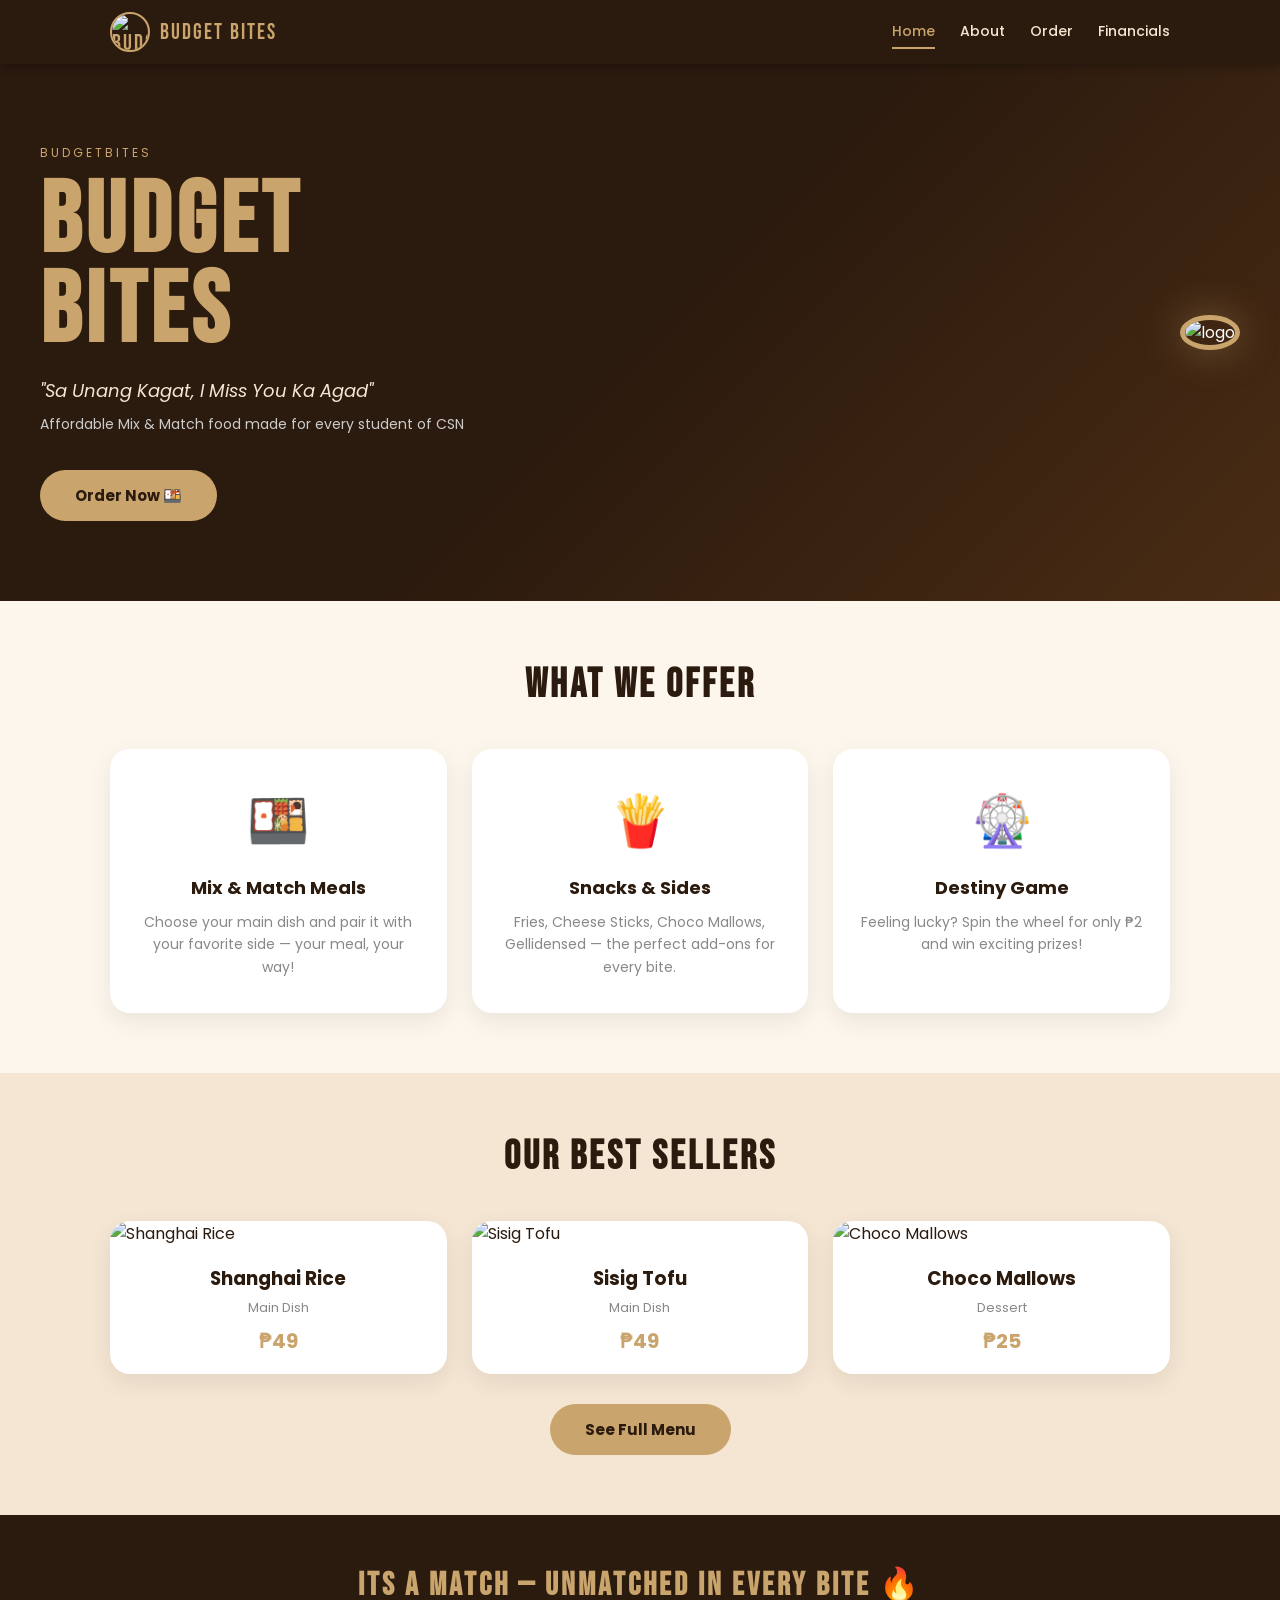
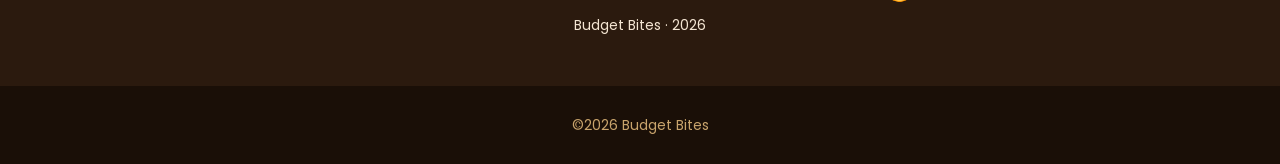
==== index.html @ 22acdcd4 "update website" ====
<!DOCTYPE html>
<html lang="en">
<head>
    <meta charset="UTF-8">
    <meta name="viewport" content="width=device-width, initial-scale=1.0">
    <title>Budget Bites</title>
    <link rel="stylesheet" href="style.css">
    <link href="https://fonts.googleapis.com/css2?family=Bebas+Neue&family=Poppins:wght@300;400;500;600;700&display=swap" rel="stylesheet">
</head>
<body>

    <!-- NAVBAR -->
    <header class="navbar">
        <div class="nav-inner">
            <div class="logo">
                <img src="logo.png" alt="Budget Bites Logo">
                <span>BUDGET BITES</span>
            </div>
            <nav class="nav-links">
                <a href="index.html" class="active">Home</a>
                <a href="about.html">About</a>
                <a href="menu.html">Order</a>
                <a href="financials.html">Financials</a>
            </nav>
        </div>
    </header>

    <!-- HERO -->
    <section class="hero">
        <div class="hero-content">
            <p class="hero-label">BudgetBites</p>
            <h1>BUDGET<br>BITES</h1>
            <p class="hero-tagline">"Sa Unang Kagat, I Miss You Ka Agad"</p>
            <p class="hero-sub">Affordable Mix & Match food made for every student of CSN</p>
            <a href="menu.html" class="btn-primary">Order Now 🍱</a>
        </div>
        <div class="hero-badge">
            <img src="logo.png" alt="logo">
        </div>
    </section>

    <!-- WHAT WE OFFER -->
    <section class="section">
        <div class="container">
            <h2 class="section-title">What We Offer</h2>
            <div class="offer-grid">
                <div class="offer-card">
                    <div class="offer-icon">🍱</div>
                    <h3>Mix & Match Meals</h3>
                    <p>Choose your main dish and pair it with your favorite side — your meal, your way!</p>
                </div>
                <div class="offer-card">
                    <div class="offer-icon">🍟</div>
                    <h3>Snacks & Sides</h3>
                    <p>Fries, Cheese Sticks, Choco Mallows, Gellidensed — the perfect add-ons for every bite.</p>
                </div>
                <div class="offer-card">
                    <div class="offer-icon">🎡</div>
                    <h3>Destiny Game</h3>
                    <p>Feeling lucky? Spin the wheel for only ₱2 and win exciting prizes!</p>
                </div>
            </div>
        </div>
    </section>

    <!-- BEST SELLERS -->
    <section class="section bg-warm">
        <div class="container">
            <h2 class="section-title">Our Best Sellers</h2>
            <div class="best-grid">
                <div class="best-card">
                    <img src="shanghai.jpg" alt="Shanghai Rice">
                    <div class="best-info">
                        <h3>Shanghai Rice</h3>
                        <p>Main Dish</p>
                        <span class="price">₱49</span>
                    </div>
                </div>
                <div class="best-card">
                    <img src="sisig.jpg" alt="Sisig Tofu">
                    <div class="best-info">
                        <h3>Sisig Tofu</h3>
                        <p>Main Dish</p>
                        <span class="price">₱49</span>
                    </div>
                </div>
                <div class="best-card">
                    <img src="mallow.jpg" alt="Choco Mallows">
                    <div class="best-info">
                        <h3>Choco Mallows</h3>
                        <p>Dessert</p>
                        <span class="price">₱25</span>
                    </div>
                </div>
            </div>
            <div class="center mt-30">
                <a href="menu.html" class="btn-primary">See Full Menu</a>
            </div>
        </div>
    </section>

    <!-- BANNER -->
    <section class="banner">
        <h2>ITS A MATCH — UNMATCHED IN EVERY BITE 🔥</h2>
        <p>Budget Bites · 2026</p>

    </section>

    <!-- FOOTER -->
    <footer class="footer">
        <p>©2026 Budget Bites</p>
    </footer>

</body>
</html>
---- style.css ----
/* =====================
   BUDGET BITES - CSS
   ===================== */

:root {
    --brown: #2b1a0e;
    --gold: #c9a46c;
    --light: #fdf6ec;
    --warm: #f5e6d3;
    --white: #ffffff;
    --gray: #888888;
    --green: #4caf50;
    --red: #e74c3c;
}

* {
    margin: 0;
    padding: 0;
    box-sizing: border-box;
}

body {
    font-family: 'Poppins', sans-serif;
    background: var(--light);
    color: var(--brown);
}

/* =====================
   NAVBAR
   ===================== */
.navbar {
    background: var(--brown);
    padding: 12px 0;
    position: sticky;
    top: 0;
    z-index: 999;
    box-shadow: 0 2px 10px rgba(0,0,0,0.3);
}
.nav-inner {
    max-width: 1100px;
    margin: auto;
    display: flex;
    justify-content: space-between;
    align-items: center;
    padding: 0 20px;
}
.logo {
    display: flex;
    align-items: center;
    gap: 10px;
    color: var(--gold);
    font-family: 'Bebas Neue', sans-serif;
    font-size: 22px;
    letter-spacing: 2px;
}
.logo img {
    width: 40px;
    height: 40px;
    border-radius: 50%;
    object-fit: cover;
    border: 2px solid var(--gold);
}
.nav-links {
    display: flex;
    gap: 25px;
}
.nav-links a {
    color: var(--warm);
    text-decoration: none;
    font-size: 14px;
    font-weight: 500;
    transition: color 0.3s;
    padding: 5px 0;
    border-bottom: 2px solid transparent;
}
.nav-links a:hover,
.nav-links a.active {
    color: var(--gold);
    border-bottom: 2px solid var(--gold);
}
.cart-icon {
    background: var(--gold);
    color: var(--brown);
    padding: 8px 15px;
    border-radius: 20px;
    cursor: pointer;
    font-weight: 600;
    font-size: 14px;
    transition: 0.3s;
}
.cart-icon:hover {
    background: #a07840;
    color: white;
}

/* =====================
   CONTAINERS & LAYOUT
   ===================== */
.container {
    max-width: 1100px;
    margin: auto;
    padding: 0 20px;
}
.section {
    padding: 60px 20px;
}
.section-sm {
    padding: 20px 0;
}
.bg-warm {
    background: var(--warm);
}
.center {
    text-align: center;
}
.mt-30 {
    margin-top: 30px;
}

/* =====================
   HERO (HOME)
   ===================== */
.hero {
    background: linear-gradient(135deg, var(--brown) 50%, #4a2c14 100%);
    color: white;
    padding: 80px 40px;
    display: flex;
    justify-content: space-between;
    align-items: center;
    gap: 40px;
    min-height: 480px;
}
.hero-content {
    max-width: 600px;
}
.hero-label {
    font-size: 12px;
    letter-spacing: 3px;
    color: var(--gold);
    text-transform: uppercase;
    margin-bottom: 15px;
}
.hero-content h1 {
    font-family: 'Bebas Neue', sans-serif;
    font-size: 100px;
    line-height: 0.9;
    color: var(--gold);
    letter-spacing: 5px;
    margin-bottom: 20px;
}
.hero-tagline {
    font-size: 18px;
    font-style: italic;
    color: var(--warm);
    margin-bottom: 10px;
}
.hero-sub {
    font-size: 14px;
    color: #ccc;
    margin-bottom: 35px;
}
.hero-badge img {
    width: 220px;
    height: 220px;
    border-radius: 50%;
    object-fit: cover;
    border: 5px solid var(--gold);
    box-shadow: 0 0 40px rgba(201,164,108,0.4);
}

/* =====================
   BUTTONS
   ===================== */
.btn-primary {
    background: var(--gold);
    color: var(--brown);
    padding: 14px 35px;
    border-radius: 30px;
    text-decoration: none;
    font-weight: 700;
    font-size: 15px;
    display: inline-block;
    transition: 0.3s;
    border: none;
    cursor: pointer;
}
.btn-primary:hover {
    background: #a07840;
    color: white;
    transform: scale(1.05);
}

/* =====================
   PAGE HERO
   ===================== */
.page-hero {
    background: linear-gradient(135deg, var(--brown), #4a2c14);
    color: white;
    text-align: center;
    padding: 60px 20px;
}
.page-hero h1 {
    font-family: 'Bebas Neue', sans-serif;
    font-size: 60px;
    letter-spacing: 5px;
    color: var(--gold);
    margin-bottom: 10px;
}
.page-hero p {
    font-size: 16px;
    color: var(--warm);
}

/* =====================
   SECTION TITLE
   ===================== */
.section-title {
    text-align: center;
    font-family: 'Bebas Neue', sans-serif;
    font-size: 40px;
    letter-spacing: 3px;
    color: var(--brown);
    margin-bottom: 40px;
}

/* =====================
   OFFER CARDS (HOME)
   ===================== */
.offer-grid {
    display: grid;
    grid-template-columns: repeat(auto-fit, minmax(250px, 1fr));
    gap: 25px;
}
.offer-card {
    background: var(--white);
    border-radius: 20px;
    padding: 35px 25px;
    text-align: center;
    box-shadow: 0 8px 25px rgba(0,0,0,0.08);
    transition: 0.3s;
}
.offer-card:hover {
    transform: translateY(-8px);
    box-shadow: 0 15px 35px rgba(0,0,0,0.12);
}
.offer-icon {
    font-size: 50px;
    margin-bottom: 15px;
}
.offer-card h3 {
    color: var(--brown);
    margin-bottom: 10px;
    font-size: 18px;
}
.offer-card p {
    color: var(--gray);
    font-size: 14px;
    line-height: 1.6;
}

/* =====================
   BEST SELLERS (HOME)
   ===================== */
.best-grid {
    display: grid;
    grid-template-columns: repeat(auto-fit, minmax(250px, 1fr));
    gap: 25px;
}
.best-card {
    background: var(--white);
    border-radius: 20px;
    overflow: hidden;
    box-shadow: 0 8px 25px rgba(0,0,0,0.08);
    transition: 0.3s;
}
.best-card:hover {
    transform: translateY(-8px);
}
.best-card img {
    width: 100%;
    height: 180px;
    object-fit: cover;
}
.best-info {
    padding: 18px;
    text-align: center;
}
.best-info h3 {
    color: var(--brown);
    margin-bottom: 5px;
}
.best-info p {
    color: var(--gray);
    font-size: 13px;
    margin-bottom: 8px;
}
.price {
    font-size: 20px;
    font-weight: 700;
    color: var(--gold);
}

/* =====================
   BANNER
   ===================== */
.banner {
    background: var(--brown);
    color: var(--gold);
    text-align: center;
    padding: 50px 20px;
}
.banner h2 {
    font-family: 'Bebas Neue', sans-serif;
    font-size: 32px;
    letter-spacing: 3px;
    margin-bottom: 10px;
}
.banner p {
    color: var(--warm);
    font-size: 14px;
}

/* =====================
   FOOTER
   ===================== */
.footer {
    background: #1a0f07;
    color: var(--gold);
    text-align: center;
    padding: 25px;
    font-size: 14px;
    line-height: 2;
}

/* =====================
   ABOUT PAGE
   ===================== */
.mv-grid {
    display: grid;
    grid-template-columns: repeat(auto-fit, minmax(280px, 1fr));
    gap: 30px;
}
.mv-card {
    background: var(--white);
    border-radius: 20px;
    padding: 35px 30px;
    text-align: center;
    box-shadow: 0 8px 25px rgba(0,0,0,0.08);
}
.mv-icon {
    font-size: 50px;
    margin-bottom: 15px;
}
.mv-card h2 {
    font-family: 'Bebas Neue', sans-serif;
    font-size: 32px;
    letter-spacing: 2px;
    color: var(--gold);
    margin-bottom: 15px;
}
.mv-card p {
    color: #555;
    line-height: 1.8;
    font-size: 15px;
}
.idea-box {
    background: var(--white);
    border-radius: 20px;
    padding: 40px;
    box-shadow: 0 8px 25px rgba(0,0,0,0.08);
    max-width: 800px;
    margin: auto;
    line-height: 1.9;
    color: #444;
    font-size: 15px;
}
.gt-grid {
    display: grid;
    grid-template-columns: repeat(auto-fit, minmax(280px, 1fr));
    gap: 30px;
}
.gt-card {
    background: var(--white);
    border-radius: 20px;
    padding: 35px 30px;
    box-shadow: 0 8px 25px rgba(0,0,0,0.08);
}
.gt-card h2 {
    font-size: 22px;
    color: var(--brown);
    margin-bottom: 15px;
}
.gt-card p {
    color: #555;
    line-height: 1.8;
    font-size: 15px;
}
.gt-card.highlight {
    background: var(--brown);
    text-align: center;
}
.gt-card.highlight h2 {
    color: var(--gold);
}
.gt-card.highlight p {
    color: var(--warm);
}
.target-big {
    font-family: 'Bebas Neue', sans-serif;
    font-size: 70px;
    color: var(--gold);
    letter-spacing: 5px;
    margin: 10px 0;
}

/* =====================
   MENU PAGE
   ===================== */
.menu-wrapper {
    padding: 30px 20px;
}
.step-label {
    background: var(--brown);
    color: var(--gold);
    padding: 10px 20px;
    border-radius: 10px;
    font-weight: 600;
    font-size: 14px;
    letter-spacing: 1px;
    margin: 20px 0 10px;
}
.menu-title {
    font-size: 22px;
    color: var(--brown);
    margin-bottom: 15px;
}
.grid {
    display: grid;
    grid-template-columns: repeat(auto-fit, minmax(200px, 1fr));
    gap: 20px;
    margin-bottom: 10px;
}
.card {
    background: var(--white);
    border-radius: 20px;
    padding: 15px;
    text-align: center;
    cursor: pointer;
    transition: 0.3s;
    box-shadow: 0 8px 20px rgba(0,0,0,0.08);
    border: 3px solid transparent;
}
.card img {
    width: 100%;
    height: 130px;
    object-fit: cover;
    border-radius: 12px;
    margin-bottom: 10px;
}
.card h3 {
    font-size: 16px;
    color: var(--brown);
    margin-bottom: 5px;
}
.card small {
    font-size: 12px;
    color: var(--gray);
}
.card:hover {
    transform: translateY(-5px);
    box-shadow: 0 12px 30px rgba(0,0,0,0.12);
}
.card.selected {
    border: 3px solid var(--gold);
    background: #fff9f0;
}
.hidden {
    display: none;
}

/* SPIN WHEEL */
.spin-section {
    background: var(--white);
    border-radius: 20px;
    padding: 30px;
    margin: 20px 0;
    box-shadow: 0 8px 20px rgba(0,0,0,0.08);
    text-align: center;
}
.spin-sub {
    color: var(--gray);
    margin-bottom: 15px;
}
.prizes-list {
    display: flex;
    flex-wrap: wrap;
    gap: 10px;
    justify-content: center;
    margin-bottom: 20px;
}
.prizes-list span {
    background: var(--warm);
    padding: 5px 12px;
    border-radius: 15px;
    font-size: 13px;
    font-weight: 500;
}
.wheel-container {
    position: relative;
    display: inline-block;
    margin-bottom: 15px;
}
#pointer {
    font-size: 30px;
    color: var(--brown);
    margin-bottom: 5px;
}
.wheel {
    width: 180px;
    height: 180px;
    border-radius: 50%;
    margin: 0 auto;
    background: conic-gradient(
        var(--gold) 0deg 45deg,
        var(--warm) 45deg 90deg,
        var(--brown) 90deg 135deg,
        var(--gold) 135deg 180deg,
        var(--warm) 180deg 225deg,
        var(--brown) 225deg 270deg,
        var(--gold) 270deg 315deg,
        var(--warm) 315deg 360deg
    );
    transition: transform 2s cubic-bezier(0.17, 0.67, 0.12, 0.99);
    border: 5px solid var(--brown);
    box-shadow: 0 8px 25px rgba(0,0,0,0.2);
}
.spin-btn {
    background: var(--brown);
    color: var(--gold);
    border: none;
    padding: 12px 30px;
    border-radius: 20px;
    font-size: 16px;
    font-weight: 700;
    cursor: pointer;
    transition: 0.3s;
    margin-top: 10px;
}
.spin-btn:hover {
    background: var(--gold);
    color: var(--brown);
    transform: scale(1.05);
}
.spin-result {
    margin-top: 15px;
    font-size: 22px;
    color: var(--brown);
    font-weight: 700;
    min-height: 40px;
}

/* CART DRAWER */
.cart-drawer {
    position: fixed;
    right: -350px;
    top: 0;
    width: 320px;
    height: 100%;
    background: var(--white);
    padding: 20px;
    transition: 0.3s;
    z-index: 1000;
    box-shadow: -5px 0 20px rgba(0,0,0,0.15);
    display: flex;
    flex-direction: column;
}
.cart-drawer.open {
    right: 0;
}
.cart-header {
    display: flex;
    justify-content: space-between;
    align-items: center;
    margin-bottom: 20px;
    padding-bottom: 15px;
    border-bottom: 2px solid var(--warm);
}
.cart-header h2 {
    font-size: 20px;
    color: var(--brown);
}
.close-cart {
    background: var(--warm);
    border: none;
    padding: 5px 10px;
    border-radius: 8px;
    cursor: pointer;
    font-size: 16px;
    color: var(--brown);
}
#order-list {
    list-style: none;
    flex: 1;
    overflow-y: auto;
}
#order-list li {
    display: flex;
    justify-content: space-between;
    align-items: center;
    padding: 10px 12px;
    border-radius: 10px;
    margin-bottom: 8px;
    font-size: 14px;
}
#order-list li button {
    background: var(--red);
    color: white;
    border: none;
    padding: 3px 8px;
    border-radius: 6px;
    cursor: pointer;
    font-size: 12px;
}
.main-item { background: #fff3e0; }
.side-item { background: #f5f5f5; }
.extra-item { background: #fafafa; }
.cart-total {
    border-top: 2px solid var(--warm);
    padding-top: 15px;
    margin-top: 10px;
}
.cart-total h3 {
    font-size: 18px;
    margin-bottom: 12px;
    color: var(--brown);
}
.checkout-btn {
    width: 100%;
    background: var(--gold);
    color: var(--brown);
    border: none;
    padding: 12px;
    border-radius: 12px;
    font-size: 15px;
    font-weight: 700;
    cursor: pointer;
    transition: 0.3s;
}
.checkout-btn:hover {
    background: var(--brown);
    color: var(--gold);
}

/* MODAL */
.modal {
    display: none;
    position: fixed;
    top: 0;
    left: 0;
    width: 100%;
    height: 100%;
    background: rgba(0,0,0,0.6);
    z-index: 2000;
    justify-content: center;
    align-items: center;
}
.modal[style*="block"] {
    display: flex !important;
}
.modal-content {
    background: var(--white);
    padding: 40px;
    border-radius: 25px;
    max-width: 400px;
    width: 90%;
    text-align: center;
    box-shadow: 0 20px 50px rgba(0,0,0,0.3);
}
.receipt-header h2 {
    font-family: 'Bebas Neue', sans-serif;
    font-size: 35px;
    color: var(--brown);
    letter-spacing: 3px;
}
.receipt-header p {
    color: var(--gray);
    font-size: 13px;
    margin-bottom: 20px;
}
#receipt {
    text-align: left;
    background: var(--warm);
    padding: 15px;
    border-radius: 10px;
    font-family: 'Poppins', sans-serif;
    font-size: 14px;
    line-height: 2;
    margin-bottom: 15px;
    white-space: pre-wrap;
}
.receipt-total {
    margin-bottom: 20px;
}
.receipt-total h3 {
    font-size: 22px;
    color: var(--brown);
}

/* =====================
   FINANCIALS PAGE
   ===================== */
.summary-grid {
    display: grid;
    grid-template-columns: repeat(auto-fit, minmax(250px, 1fr));
    gap: 25px;
    margin-bottom: 10px;
}
.summary-card {
    border-radius: 20px;
    padding: 35px 25px;
    text-align: center;
    color: white;
}
.summary-card.capital { background: linear-gradient(135deg, #4a2c14, var(--brown)); }
.summary-card.earned { background: linear-gradient(135deg, #2d6a4f, #40916c); }
.summary-card.profit { background: linear-gradient(135deg, #b5451b, #e76f51); }
.summary-icon { font-size: 45px; margin-bottom: 10px; }
.summary-card p { font-size: 13px; opacity: 0.8; margin-bottom: 8px; }
.summary-card h2 { font-size: 40px; font-family: 'Bebas Neue', sans-serif; letter-spacing: 3px; }
.summary-card small { font-size: 12px; opacity: 0.7; }

.fin-section { border-radius: 0; }
.fin-grid {
    display: grid;
    grid-template-columns: repeat(auto-fit, minmax(280px, 1fr));
    gap: 25px;
    margin-bottom: 30px;
}
.fin-card {
    background: var(--white);
    border-radius: 15px;
    padding: 25px;
    box-shadow: 0 5px 15px rgba(0,0,0,0.07);
}
.fin-card h3 {
    font-size: 16px;
    color: var(--brown);
    margin-bottom: 15px;
    padding-bottom: 10px;
    border-bottom: 2px solid var(--warm);
}
.fin-table {
    width: 100%;
    border-collapse: collapse;
    font-size: 14px;
}
.fin-table td {
    padding: 6px 0;
    color: #555;
    border-bottom: 1px solid #f0f0f0;
}
.fin-table td:last-child {
    text-align: right;
    font-weight: 600;
    color: var(--brown);
}
.total-row td {
    background: var(--warm);
    padding: 8px 5px;
    font-weight: 700;
    color: var(--brown) !important;
    border-radius: 5px;
}
.profit-row td {
    background: #e8f5e9;
    padding: 8px 5px;
    font-weight: 700;
    color: var(--green) !important;
}
.selling-price {
    margin-top: 12px;
    background: var(--brown);
    color: var(--gold);
    text-align: center;
    padding: 8px;
    border-radius: 10px;
    font-size: 13px;
    font-weight: 600;
}
.total-breakdown {
    background: var(--white);
    border-radius: 15px;
    padding: 25px;
    box-shadow: 0 5px 15px rgba(0,0,0,0.07);
}
.total-breakdown h3 {
    font-size: 18px;
    color: var(--brown);
    margin-bottom: 15px;
}
.breakdown-row {
    display: flex;
    justify-content: space-between;
    padding: 10px 0;
    border-bottom: 1px solid #f0f0f0;
    font-size: 14px;
    color: #555;
}
.breakdown-row:last-child { border-bottom: none; }
.breakdown-row span:last-child {
    font-weight: 700;
    color: var(--brown);
}
.breakdown-row.profit-row span {
    color: var(--green) !important;
    font-weight: 700;
}

.expense-grid {
    display: grid;
    grid-template-columns: repeat(auto-fit, minmax(250px, 1fr));
    gap: 10px;
}
.expense-item {
    display: flex;
    justify-content: space-between;
    background: var(--white);
    padding: 12px 18px;
    border-radius: 10px;
    font-size: 14px;
    color: #555;
    box-shadow: 0 2px 8px rgba(0,0,0,0.05);
}
.expense-item span:last-child {
    font-weight: 700;
    color: var(--brown);
}
.total-item {
    background: var(--brown) !important;
    color: var(--gold) !important;
    grid-column: 1 / -1;
    font-weight: 700;
}
.total-item span {
    color: var(--gold) !important;
}

.final-summary { text-align: center; }
.final-grid {
    display: grid;
    grid-template-columns: repeat(auto-fit, minmax(250px, 1fr));
    gap: 20px;
}
.final-item {
    background: var(--white);
    border-radius: 15px;
    padding: 25px 20px;
    box-shadow: 0 5px 15px rgba(0,0,0,0.07);
}
.final-item p {
    font-size: 13px;
    color: var(--gray);
    margin-bottom: 8px;
}
.final-item h3 {
    font-size: 18px;
    color: var(--brown);
}
.final-item h3 span {
    color: var(--gold);
}
.final-item.highlight-profit {
    background: var(--brown);
    color: white;
}
.final-item.highlight-profit p {
    color: var(--warm);
    font-weight: 600;
    letter-spacing: 2px;
}
.final-item.highlight-profit h3 span {
    font-family: 'Bebas Neue', sans-serif;
    font-size: 50px;
    letter-spacing: 3px;
    color: var(--gold);
}
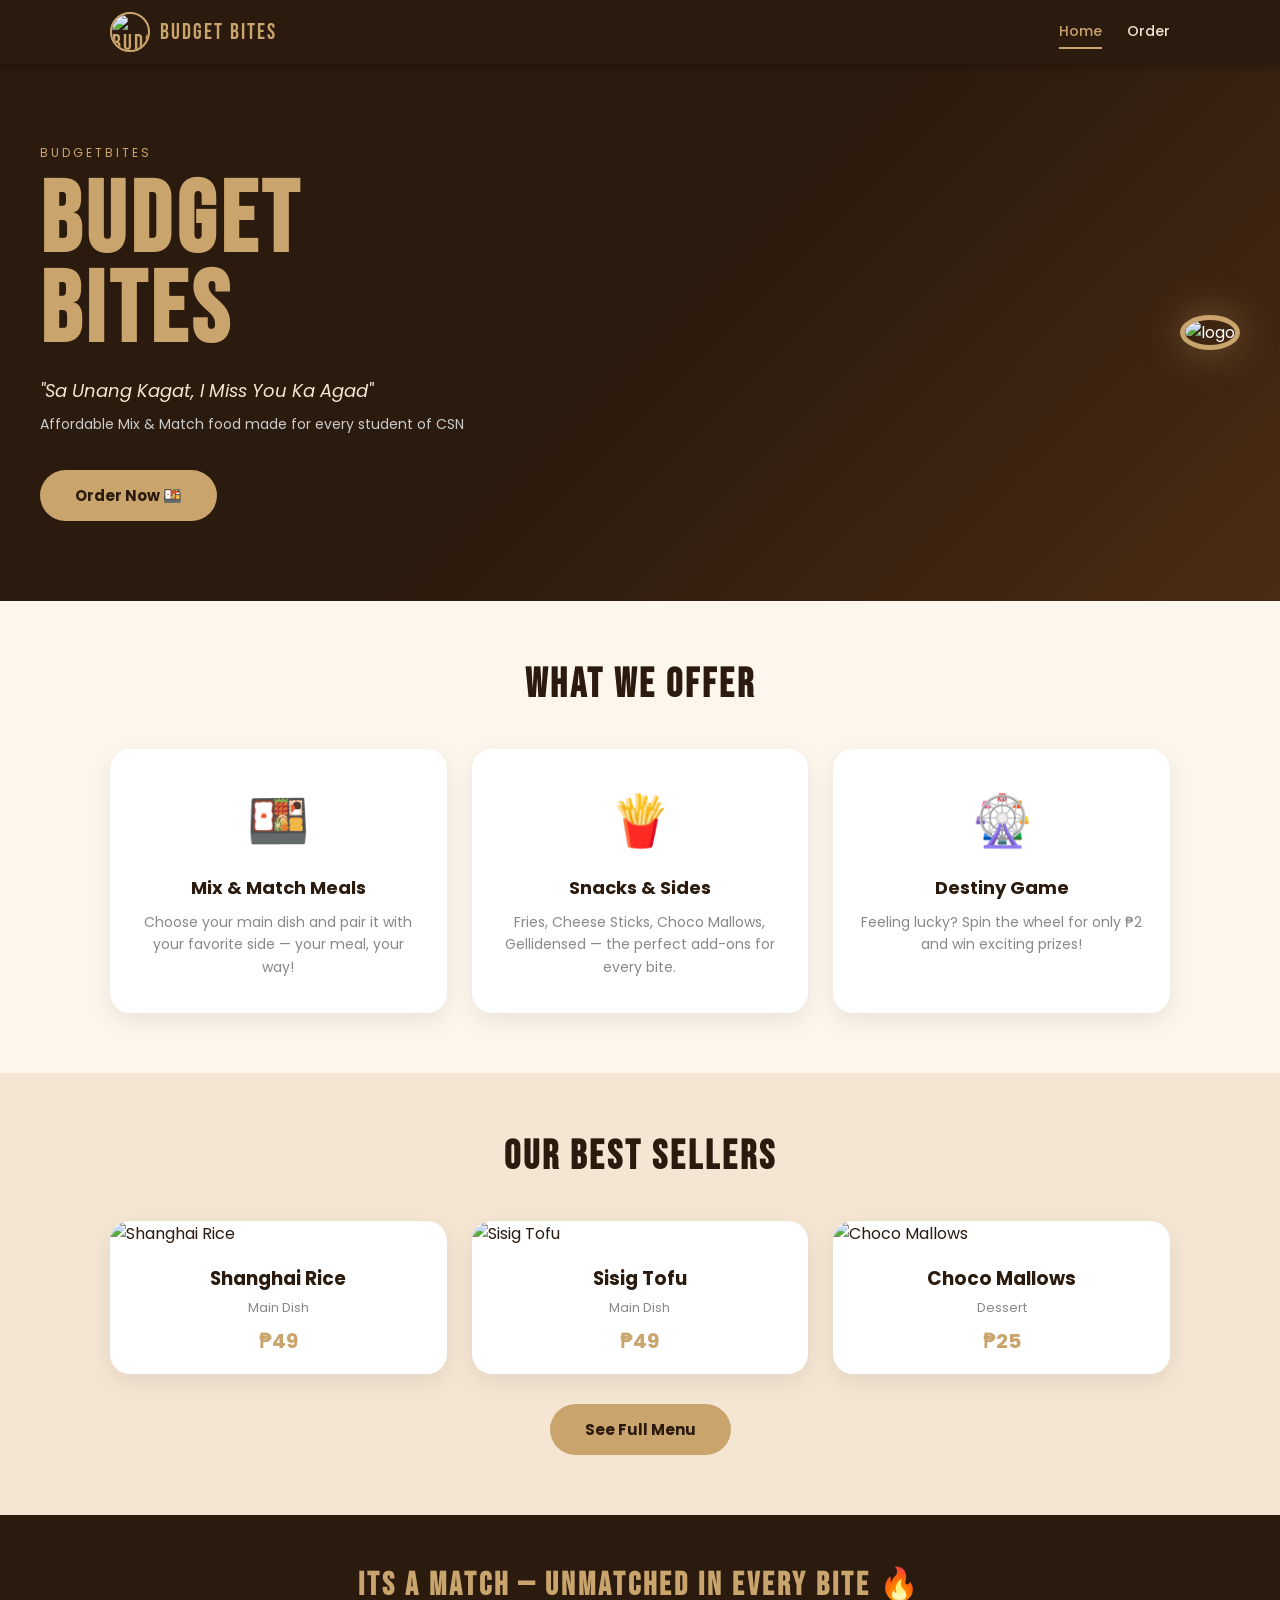
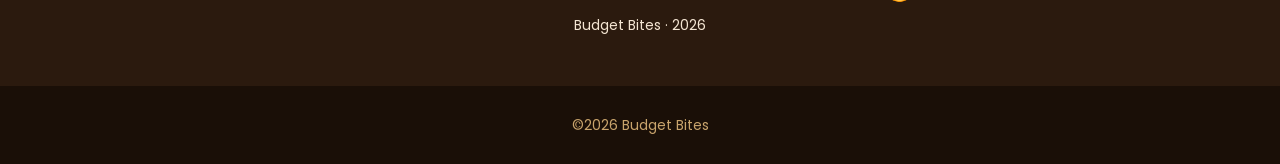
==== commit dda4e095: "update website" ====
--- a/index.html
+++ b/index.html
@@ -18,9 +18,7 @@
             </div>
             <nav class="nav-links">
                 <a href="index.html" class="active">Home</a>
-                <a href="about.html">About</a>
                 <a href="menu.html">Order</a>
-                <a href="financials.html">Financials</a>
             </nav>
         </div>
     </header>
--- a/style.css
+++ b/style.css
@@ -330,87 +330,6 @@
     padding: 25px;
     font-size: 14px;
     line-height: 2;
-}
-
-/* =====================
-   ABOUT PAGE
-   ===================== */
-.mv-grid {
-    display: grid;
-    grid-template-columns: repeat(auto-fit, minmax(280px, 1fr));
-    gap: 30px;
-}
-.mv-card {
-    background: var(--white);
-    border-radius: 20px;
-    padding: 35px 30px;
-    text-align: center;
-    box-shadow: 0 8px 25px rgba(0,0,0,0.08);
-}
-.mv-icon {
-    font-size: 50px;
-    margin-bottom: 15px;
-}
-.mv-card h2 {
-    font-family: 'Bebas Neue', sans-serif;
-    font-size: 32px;
-    letter-spacing: 2px;
-    color: var(--gold);
-    margin-bottom: 15px;
-}
-.mv-card p {
-    color: #555;
-    line-height: 1.8;
-    font-size: 15px;
-}
-.idea-box {
-    background: var(--white);
-    border-radius: 20px;
-    padding: 40px;
-    box-shadow: 0 8px 25px rgba(0,0,0,0.08);
-    max-width: 800px;
-    margin: auto;
-    line-height: 1.9;
-    color: #444;
-    font-size: 15px;
-}
-.gt-grid {
-    display: grid;
-    grid-template-columns: repeat(auto-fit, minmax(280px, 1fr));
-    gap: 30px;
-}
-.gt-card {
-    background: var(--white);
-    border-radius: 20px;
-    padding: 35px 30px;
-    box-shadow: 0 8px 25px rgba(0,0,0,0.08);
-}
-.gt-card h2 {
-    font-size: 22px;
-    color: var(--brown);
-    margin-bottom: 15px;
-}
-.gt-card p {
-    color: #555;
-    line-height: 1.8;
-    font-size: 15px;
-}
-.gt-card.highlight {
-    background: var(--brown);
-    text-align: center;
-}
-.gt-card.highlight h2 {
-    color: var(--gold);
-}
-.gt-card.highlight p {
-    color: var(--warm);
-}
-.target-big {
-    font-family: 'Bebas Neue', sans-serif;
-    font-size: 70px;
-    color: var(--gold);
-    letter-spacing: 5px;
-    margin: 10px 0;
 }
 
 /* =====================
@@ -705,182 +624,3 @@
     font-size: 22px;
     color: var(--brown);
 }
-
-/* =====================
-   FINANCIALS PAGE
-   ===================== */
-.summary-grid {
-    display: grid;
-    grid-template-columns: repeat(auto-fit, minmax(250px, 1fr));
-    gap: 25px;
-    margin-bottom: 10px;
-}
-.summary-card {
-    border-radius: 20px;
-    padding: 35px 25px;
-    text-align: center;
-    color: white;
-}
-.summary-card.capital { background: linear-gradient(135deg, #4a2c14, var(--brown)); }
-.summary-card.earned { background: linear-gradient(135deg, #2d6a4f, #40916c); }
-.summary-card.profit { background: linear-gradient(135deg, #b5451b, #e76f51); }
-.summary-icon { font-size: 45px; margin-bottom: 10px; }
-.summary-card p { font-size: 13px; opacity: 0.8; margin-bottom: 8px; }
-.summary-card h2 { font-size: 40px; font-family: 'Bebas Neue', sans-serif; letter-spacing: 3px; }
-.summary-card small { font-size: 12px; opacity: 0.7; }
-
-.fin-section { border-radius: 0; }
-.fin-grid {
-    display: grid;
-    grid-template-columns: repeat(auto-fit, minmax(280px, 1fr));
-    gap: 25px;
-    margin-bottom: 30px;
-}
-.fin-card {
-    background: var(--white);
-    border-radius: 15px;
-    padding: 25px;
-    box-shadow: 0 5px 15px rgba(0,0,0,0.07);
-}
-.fin-card h3 {
-    font-size: 16px;
-    color: var(--brown);
-    margin-bottom: 15px;
-    padding-bottom: 10px;
-    border-bottom: 2px solid var(--warm);
-}
-.fin-table {
-    width: 100%;
-    border-collapse: collapse;
-    font-size: 14px;
-}
-.fin-table td {
-    padding: 6px 0;
-    color: #555;
-    border-bottom: 1px solid #f0f0f0;
-}
-.fin-table td:last-child {
-    text-align: right;
-    font-weight: 600;
-    color: var(--brown);
-}
-.total-row td {
-    background: var(--warm);
-    padding: 8px 5px;
-    font-weight: 700;
-    color: var(--brown) !important;
-    border-radius: 5px;
-}
-.profit-row td {
-    background: #e8f5e9;
-    padding: 8px 5px;
-    font-weight: 700;
-    color: var(--green) !important;
-}
-.selling-price {
-    margin-top: 12px;
-    background: var(--brown);
-    color: var(--gold);
-    text-align: center;
-    padding: 8px;
-    border-radius: 10px;
-    font-size: 13px;
-    font-weight: 600;
-}
-.total-breakdown {
-    background: var(--white);
-    border-radius: 15px;
-    padding: 25px;
-    box-shadow: 0 5px 15px rgba(0,0,0,0.07);
-}
-.total-breakdown h3 {
-    font-size: 18px;
-    color: var(--brown);
-    margin-bottom: 15px;
-}
-.breakdown-row {
-    display: flex;
-    justify-content: space-between;
-    padding: 10px 0;
-    border-bottom: 1px solid #f0f0f0;
-    font-size: 14px;
-    color: #555;
-}
-.breakdown-row:last-child { border-bottom: none; }
-.breakdown-row span:last-child {
-    font-weight: 700;
-    color: var(--brown);
-}
-.breakdown-row.profit-row span {
-    color: var(--green) !important;
-    font-weight: 700;
-}
-
-.expense-grid {
-    display: grid;
-    grid-template-columns: repeat(auto-fit, minmax(250px, 1fr));
-    gap: 10px;
-}
-.expense-item {
-    display: flex;
-    justify-content: space-between;
-    background: var(--white);
-    padding: 12px 18px;
-    border-radius: 10px;
-    font-size: 14px;
-    color: #555;
-    box-shadow: 0 2px 8px rgba(0,0,0,0.05);
-}
-.expense-item span:last-child {
-    font-weight: 700;
-    color: var(--brown);
-}
-.total-item {
-    background: var(--brown) !important;
-    color: var(--gold) !important;
-    grid-column: 1 / -1;
-    font-weight: 700;
-}
-.total-item span {
-    color: var(--gold) !important;
-}
-
-.final-summary { text-align: center; }
-.final-grid {
-    display: grid;
-    grid-template-columns: repeat(auto-fit, minmax(250px, 1fr));
-    gap: 20px;
-}
-.final-item {
-    background: var(--white);
-    border-radius: 15px;
-    padding: 25px 20px;
-    box-shadow: 0 5px 15px rgba(0,0,0,0.07);
-}
-.final-item p {
-    font-size: 13px;
-    color: var(--gray);
-    margin-bottom: 8px;
-}
-.final-item h3 {
-    font-size: 18px;
-    color: var(--brown);
-}
-.final-item h3 span {
-    color: var(--gold);
-}
-.final-item.highlight-profit {
-    background: var(--brown);
-    color: white;
-}
-.final-item.highlight-profit p {
-    color: var(--warm);
-    font-weight: 600;
-    letter-spacing: 2px;
-}
-.final-item.highlight-profit h3 span {
-    font-family: 'Bebas Neue', sans-serif;
-    font-size: 50px;
-    letter-spacing: 3px;
-    color: var(--gold);
-}
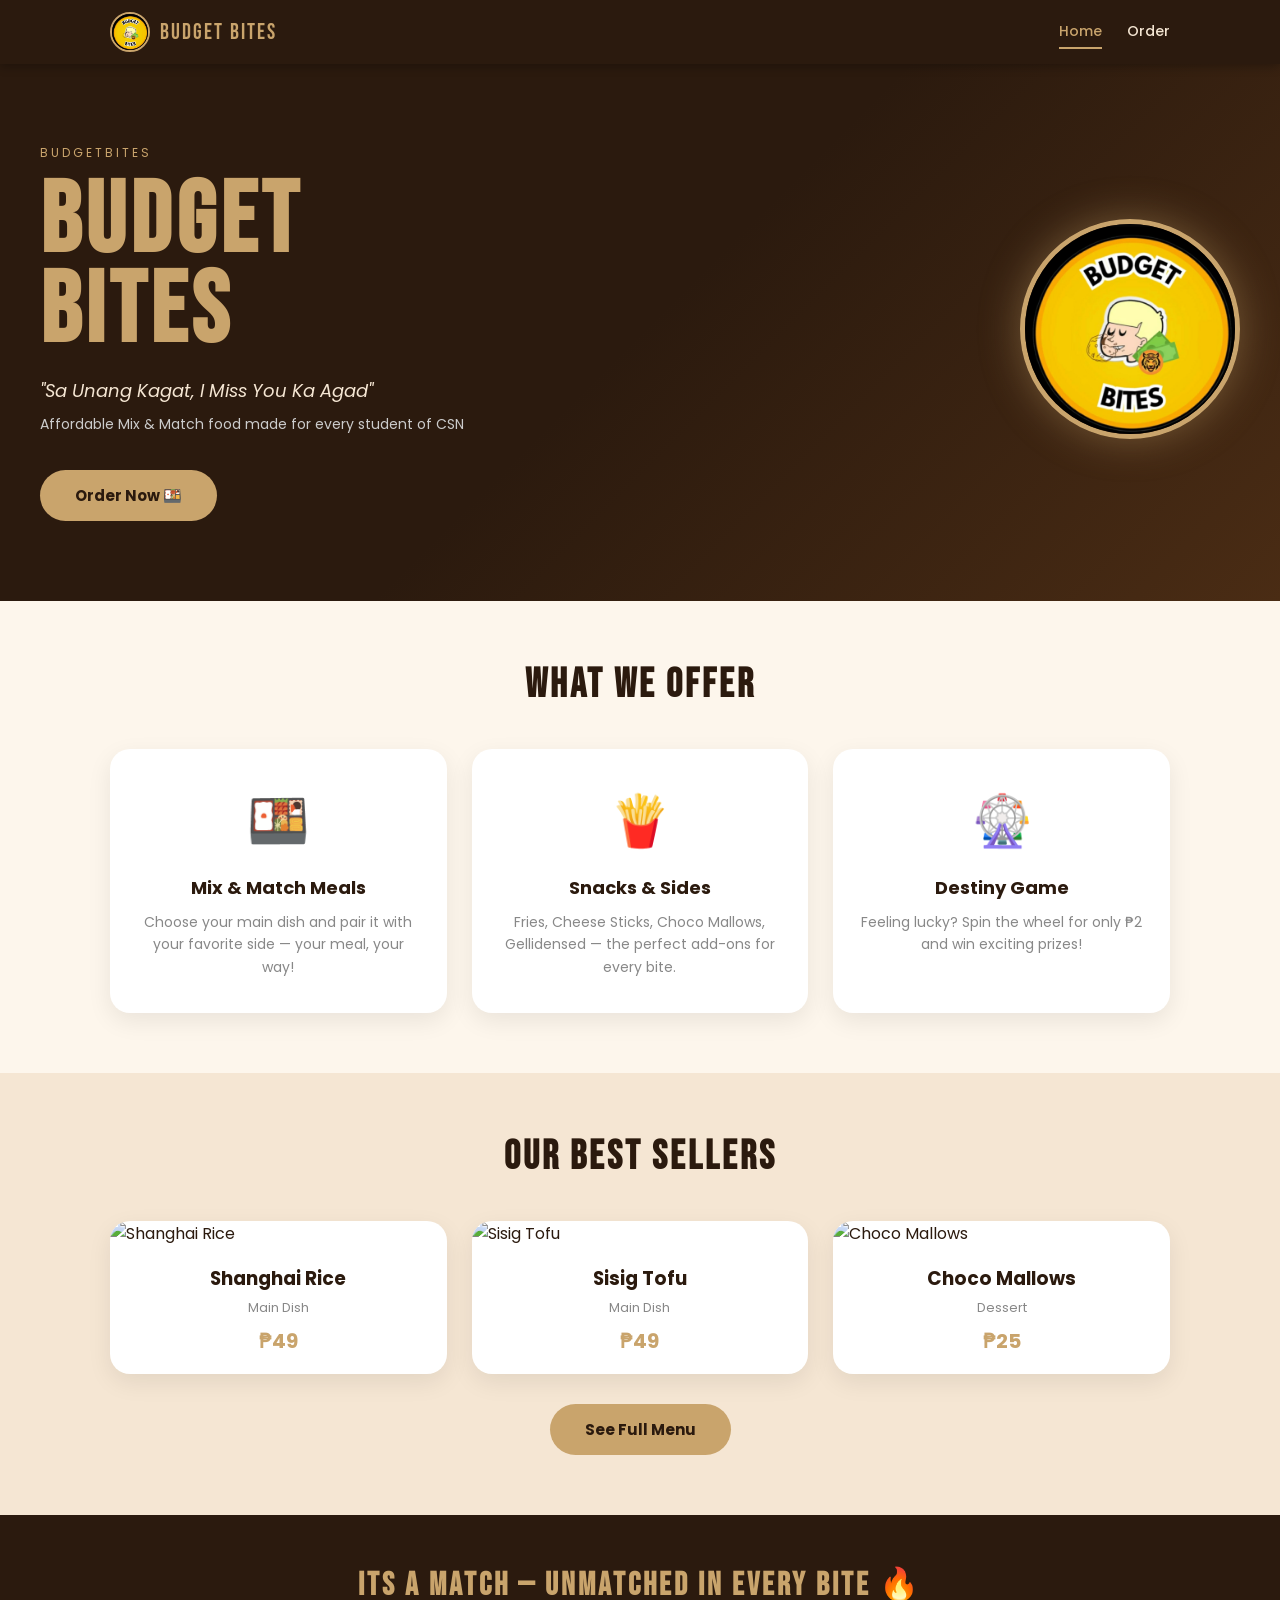
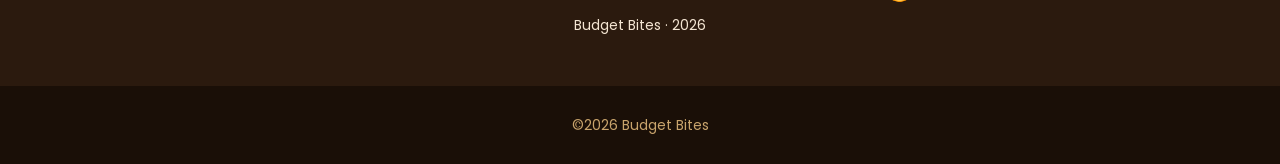
==== commit 51231b89: "update" ====
--- a/index.html
+++ b/index.html
@@ -13,7 +13,7 @@
     <header class="navbar">
         <div class="nav-inner">
             <div class="logo">
-                <img src="logo.png" alt="Budget Bites Logo">
+                <img src="logo.jpg" alt="Budget Bites Logo">
                 <span>BUDGET BITES</span>
             </div>
             <nav class="nav-links">
@@ -33,7 +33,7 @@
             <a href="menu.html" class="btn-primary">Order Now 🍱</a>
         </div>
         <div class="hero-badge">
-            <img src="logo.png" alt="logo">
+            <img src="logo.jpg" alt="logo">
         </div>
     </section>
 
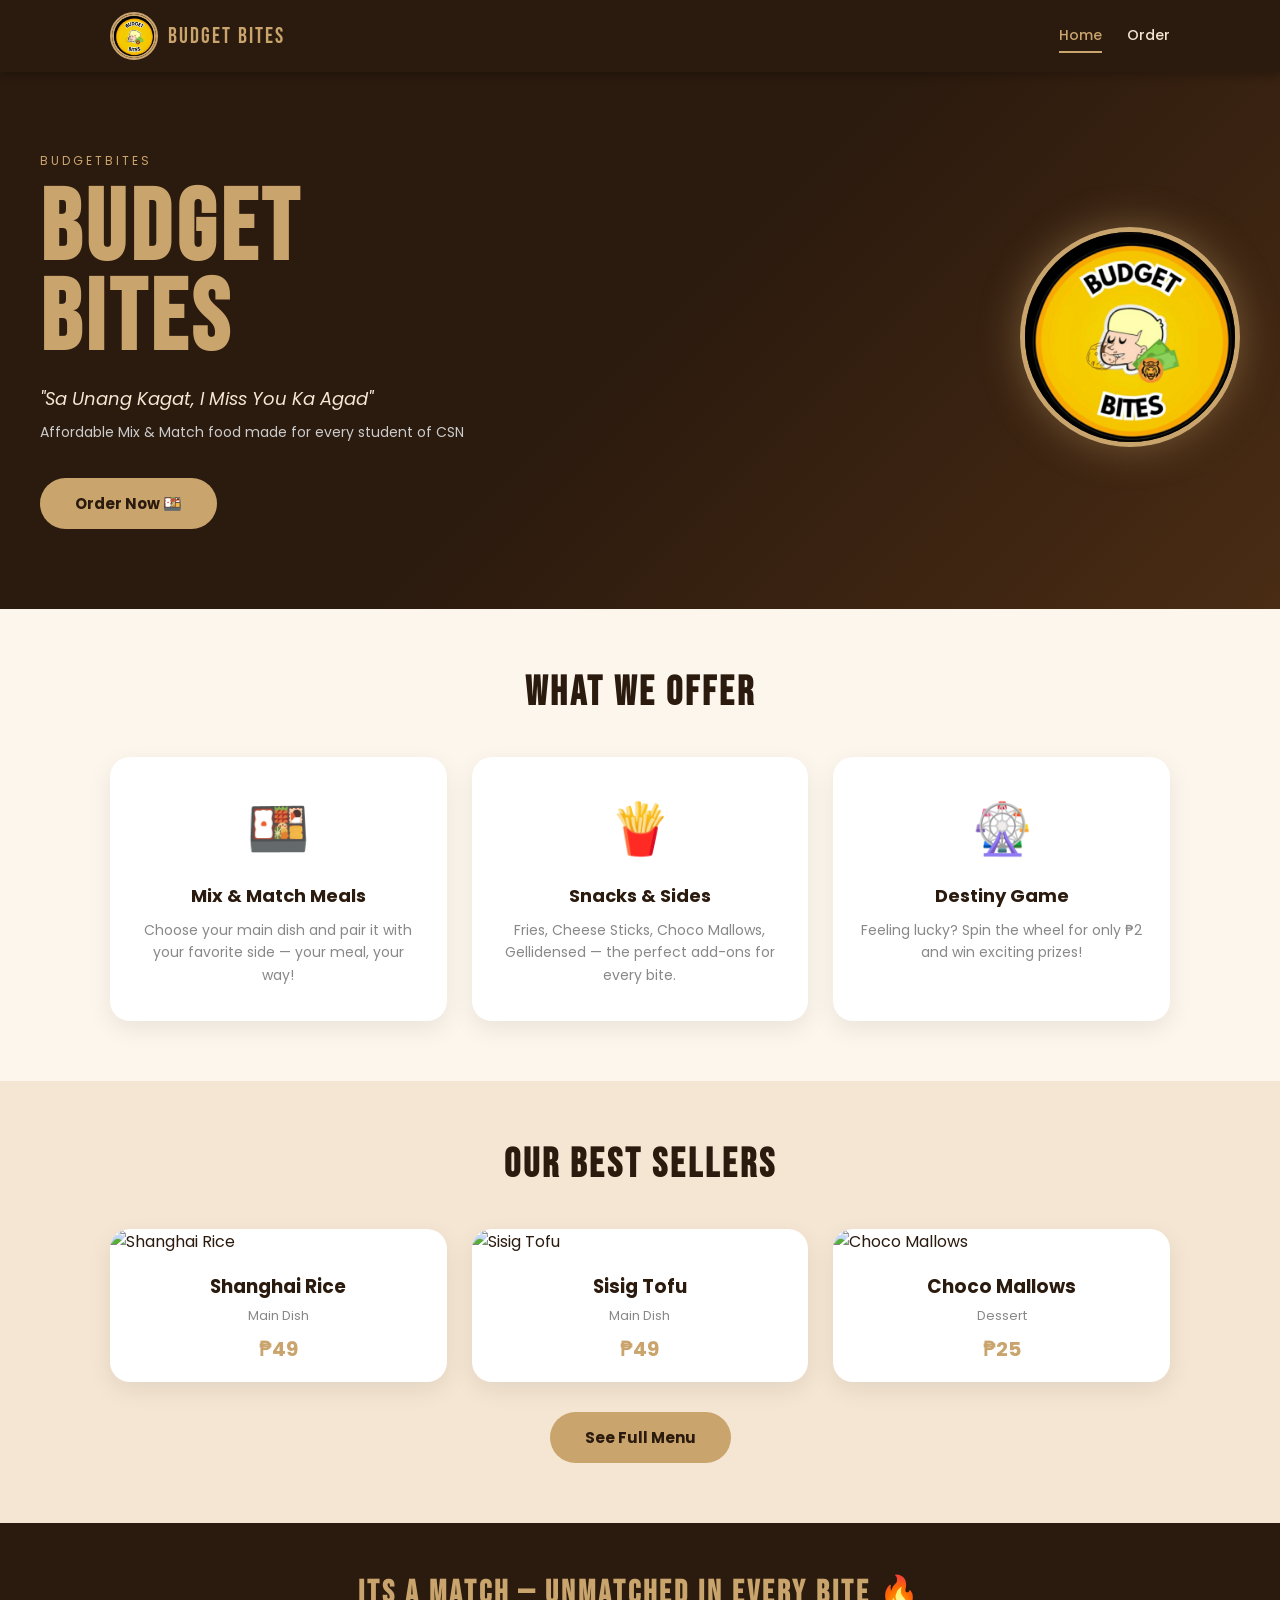
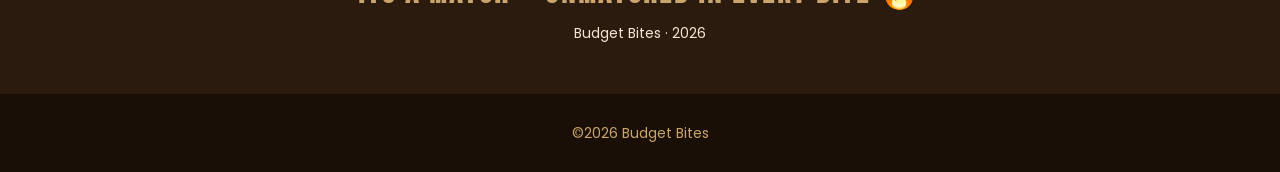
==== commit 0ff2eabf: "fix logo circle perfectly" ====
--- a/index.html
+++ b/index.html
@@ -13,9 +13,11 @@
     <header class="navbar">
         <div class="nav-inner">
             <div class="logo">
-                <img src="logo.jpg" alt="Budget Bites Logo">
-                <span>BUDGET BITES</span>
-            </div>
+    <div class="logo-circle">
+        <img src="logo.jpg" alt="Budget Bites Logo">
+    </div>
+    <span>BUDGET BITES</span>
+</div>
             <nav class="nav-links">
                 <a href="index.html" class="active">Home</a>
                 <a href="menu.html">Order</a>
--- a/style.css
+++ b/style.css
@@ -624,3 +624,28 @@
     font-size: 22px;
     color: var(--brown);
 }
+.logo img {
+    width: 48px;
+    height: 48px;
+    border-radius: 50%;
+    object-fit: cover;
+    object-position: center;
+    display: block;
+}
+
+.logo-circle {
+    width: 48px;
+    height: 48px;
+    border-radius: 50%;
+    overflow: hidden;
+    display: flex;
+    align-items: center;
+    justify-content: center;
+    border: 2px solid var(--gold);
+}
+
+.logo-circle img {
+    width: 100%;
+    height: 100%;
+    object-fit: cover;
+}
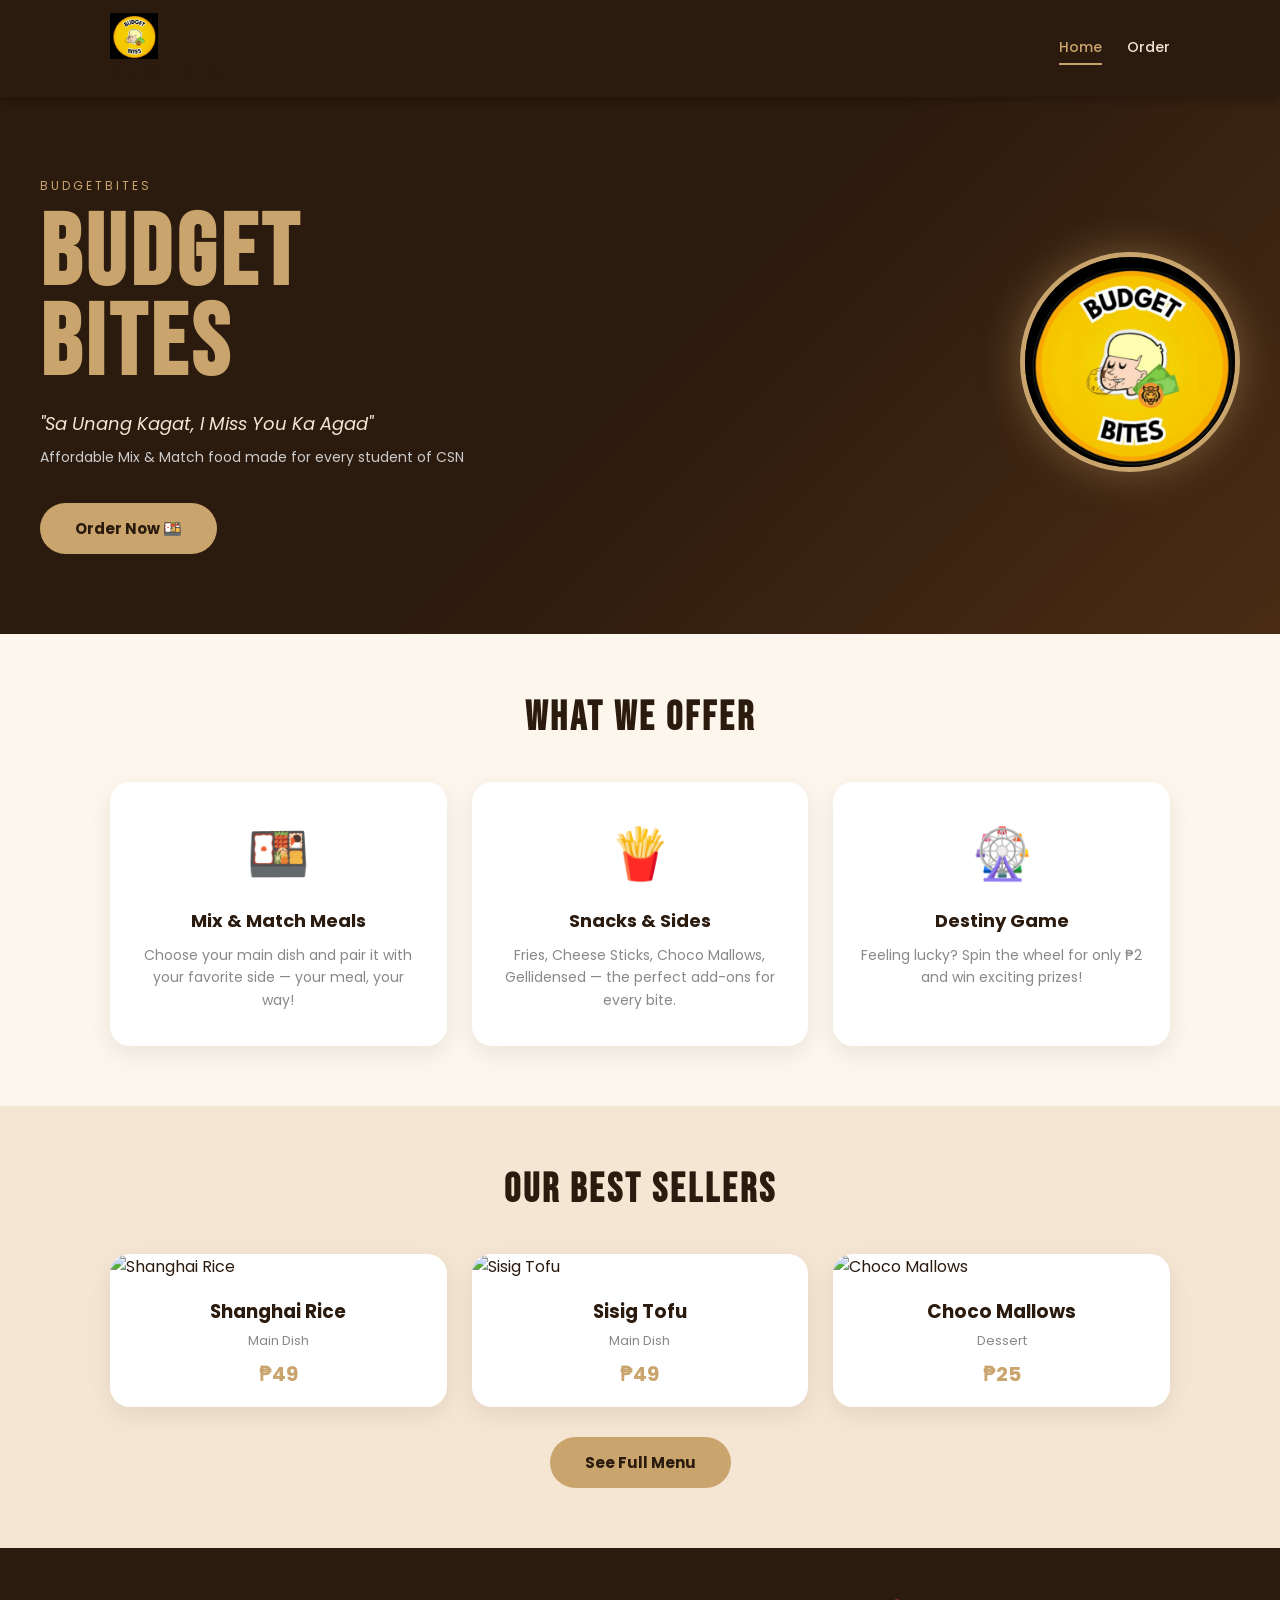
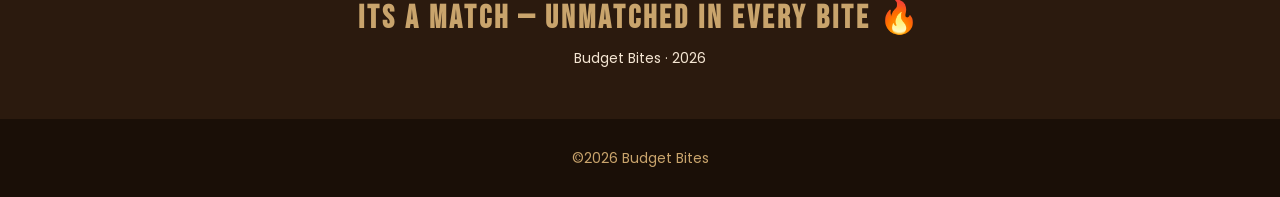
==== commit 08194c4b: "fix logo" ====
--- a/index.html
+++ b/index.html
@@ -13,9 +13,7 @@
     <header class="navbar">
         <div class="nav-inner">
             <div class="logo">
-    <div class="logo-circle">
-        <img src="logo.jpg" alt="Budget Bites Logo">
-    </div>
+    <img src="logo.jpg" alt="Budget Bites Logo">
     <span>BUDGET BITES</span>
 </div>
             <nav class="nav-links">
--- a/style.css
+++ b/style.css
@@ -43,22 +43,6 @@
     justify-content: space-between;
     align-items: center;
     padding: 0 20px;
-}
-.logo {
-    display: flex;
-    align-items: center;
-    gap: 10px;
-    color: var(--gold);
-    font-family: 'Bebas Neue', sans-serif;
-    font-size: 22px;
-    letter-spacing: 2px;
-}
-.logo img {
-    width: 40px;
-    height: 40px;
-    border-radius: 50%;
-    object-fit: cover;
-    border: 2px solid var(--gold);
 }
 .nav-links {
     display: flex;
@@ -627,25 +611,7 @@
 .logo img {
     width: 48px;
     height: 48px;
-    border-radius: 50%;
-    object-fit: cover;
-    object-position: center;
+    object-fit: contain;
+    border-radius: 0 !important;
     display: block;
-}
-
-.logo-circle {
-    width: 48px;
-    height: 48px;
-    border-radius: 50%;
-    overflow: hidden;
-    display: flex;
-    align-items: center;
-    justify-content: center;
-    border: 2px solid var(--gold);
-}
-
-.logo-circle img {
-    width: 100%;
-    height: 100%;
-    object-fit: cover;
 }
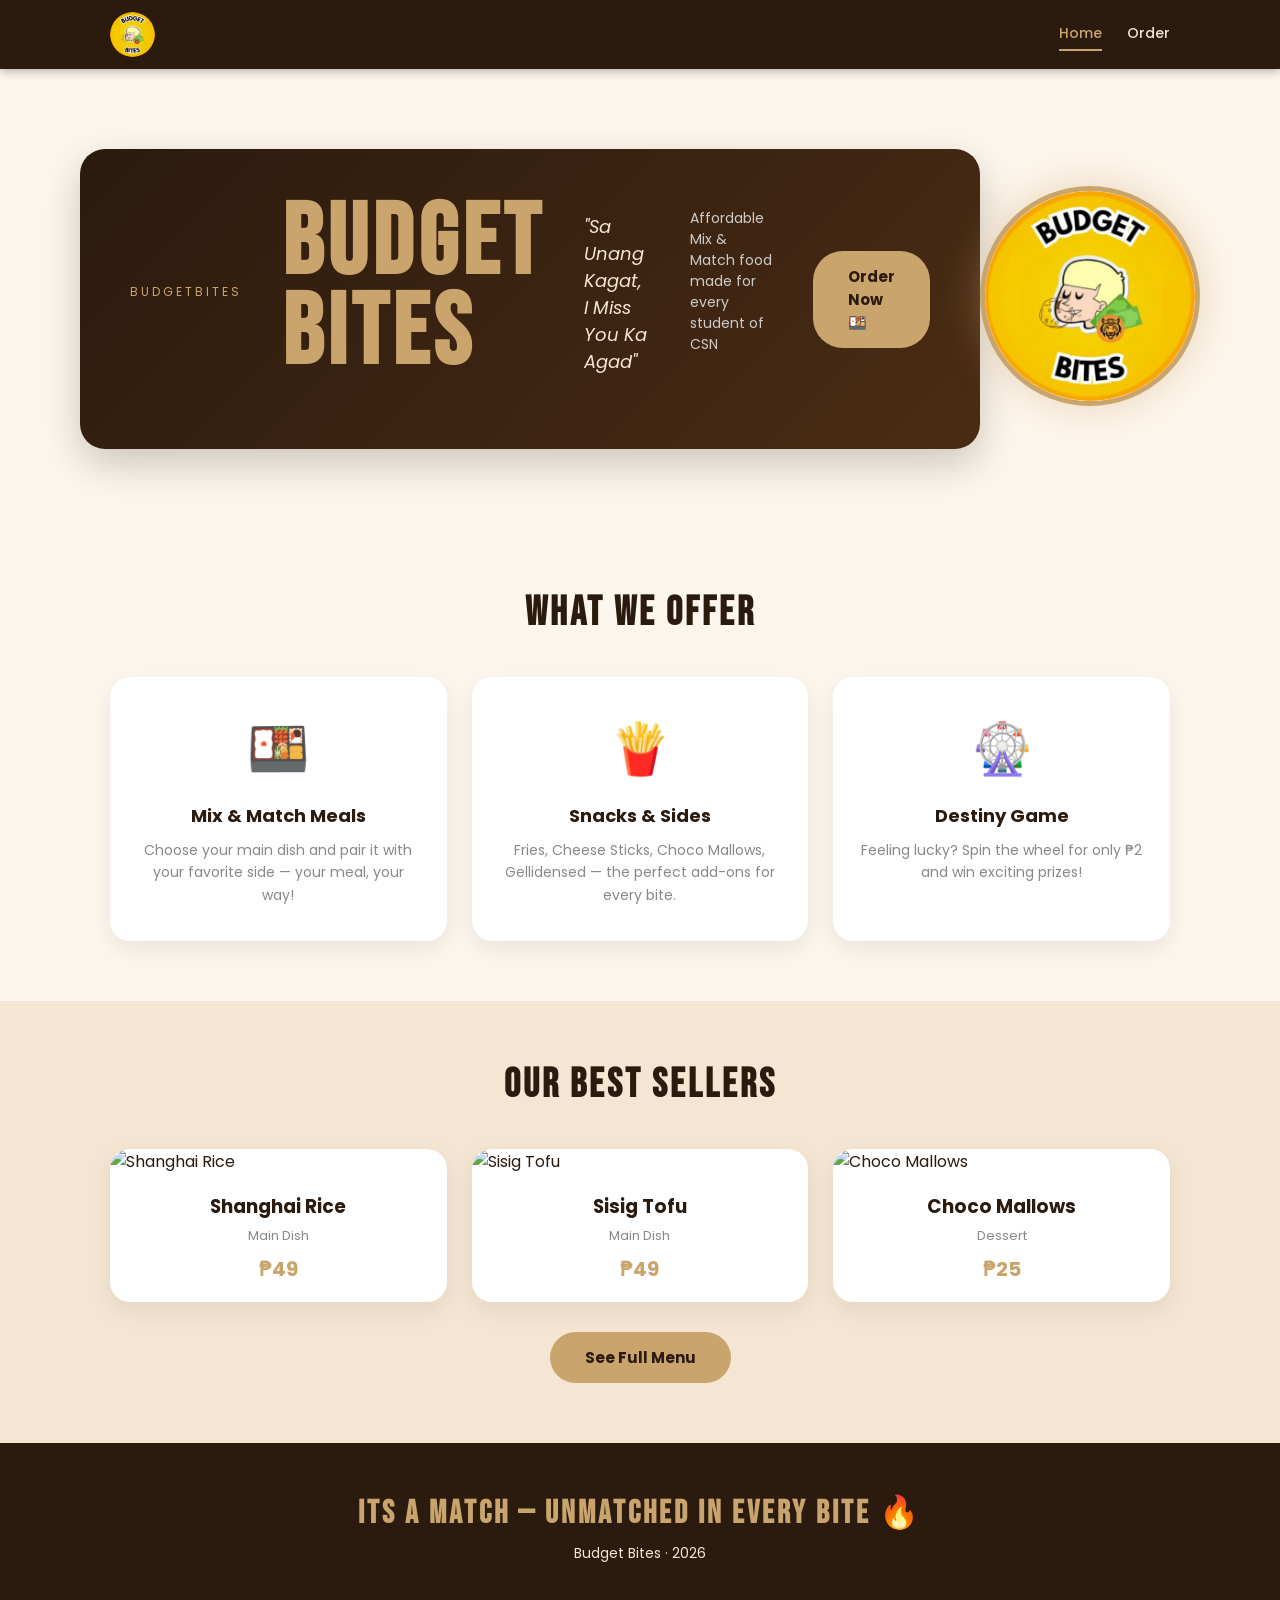
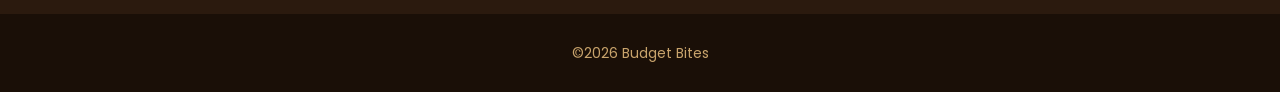
==== commit 98fea89d: "update" ====
--- a/index.html
+++ b/index.html
@@ -13,7 +13,7 @@
     <header class="navbar">
         <div class="nav-inner">
             <div class="logo">
-    <img src="logo.jpg" alt="Budget Bites Logo">
+    <img src="logo.png" alt="Budget Bites Logo">
     <span>BUDGET BITES</span>
 </div>
             <nav class="nav-links">
@@ -33,7 +33,7 @@
             <a href="menu.html" class="btn-primary">Order Now 🍱</a>
         </div>
         <div class="hero-badge">
-            <img src="logo.jpg" alt="logo">
+            <img src="logo.png" alt="logo">
         </div>
     </section>
 
--- a/style.css
+++ b/style.css
@@ -43,10 +43,12 @@
     justify-content: space-between;
     align-items: center;
     padding: 0 20px;
+    flex-wrap: nowrap;
 }
 .nav-links {
     display: flex;
     gap: 25px;
+    flex-shrink: 0;
 }
 .nav-links a {
     color: var(--warm);
@@ -105,17 +107,45 @@
    HERO (HOME)
    ===================== */
 .hero {
-    background: linear-gradient(135deg, var(--brown) 50%, #4a2c14 100%);
+    background: var(--light);
+    padding: 80px 20px;
+    display: flex;
+    justify-content: center;
+    align-items: center;
+}
+.hero-content {
+    max-width: 600px;
+}
+.hero-content {
+    max-width: 900px;
+    background: linear-gradient(135deg, var(--brown), #4a2c14);
     color: white;
-    padding: 80px 40px;
+    padding: 50px;
+    border-radius: 25px;
+    box-shadow: 0 15px 40px rgba(0,0,0,0.2);
     display: flex;
     justify-content: space-between;
     align-items: center;
     gap: 40px;
-    min-height: 480px;
-}
-.hero-content {
-    max-width: 600px;
+}
+.hero-label {
+    color: var(--gold);
+}
+
+.hero-tagline {
+    font-style: italic;
+    color: var(--warm);
+}
+
+.hero-sub {
+    color: #ddd;
+}
+.hero-badge img {
+    width: 200px;
+    height: 200px;
+    border-radius: 15px; /* box style instead of circle */
+    object-fit: cover;
+    border: 3px solid var(--gold);
 }
 .hero-label {
     font-size: 12px;
@@ -608,10 +638,16 @@
     font-size: 22px;
     color: var(--brown);
 }
+.logo {
+    display: flex;
+    align-items: center;
+    gap: 10px;
+    flex-shrink: 0;
+}
+
 .logo img {
-    width: 48px;
-    height: 48px;
-    object-fit: contain;
-    border-radius: 0 !important;
-    display: block;
+    width: 45px;
+    height: 45px;
+    object-fit: cover;
+    border-radius: 50%;
 }
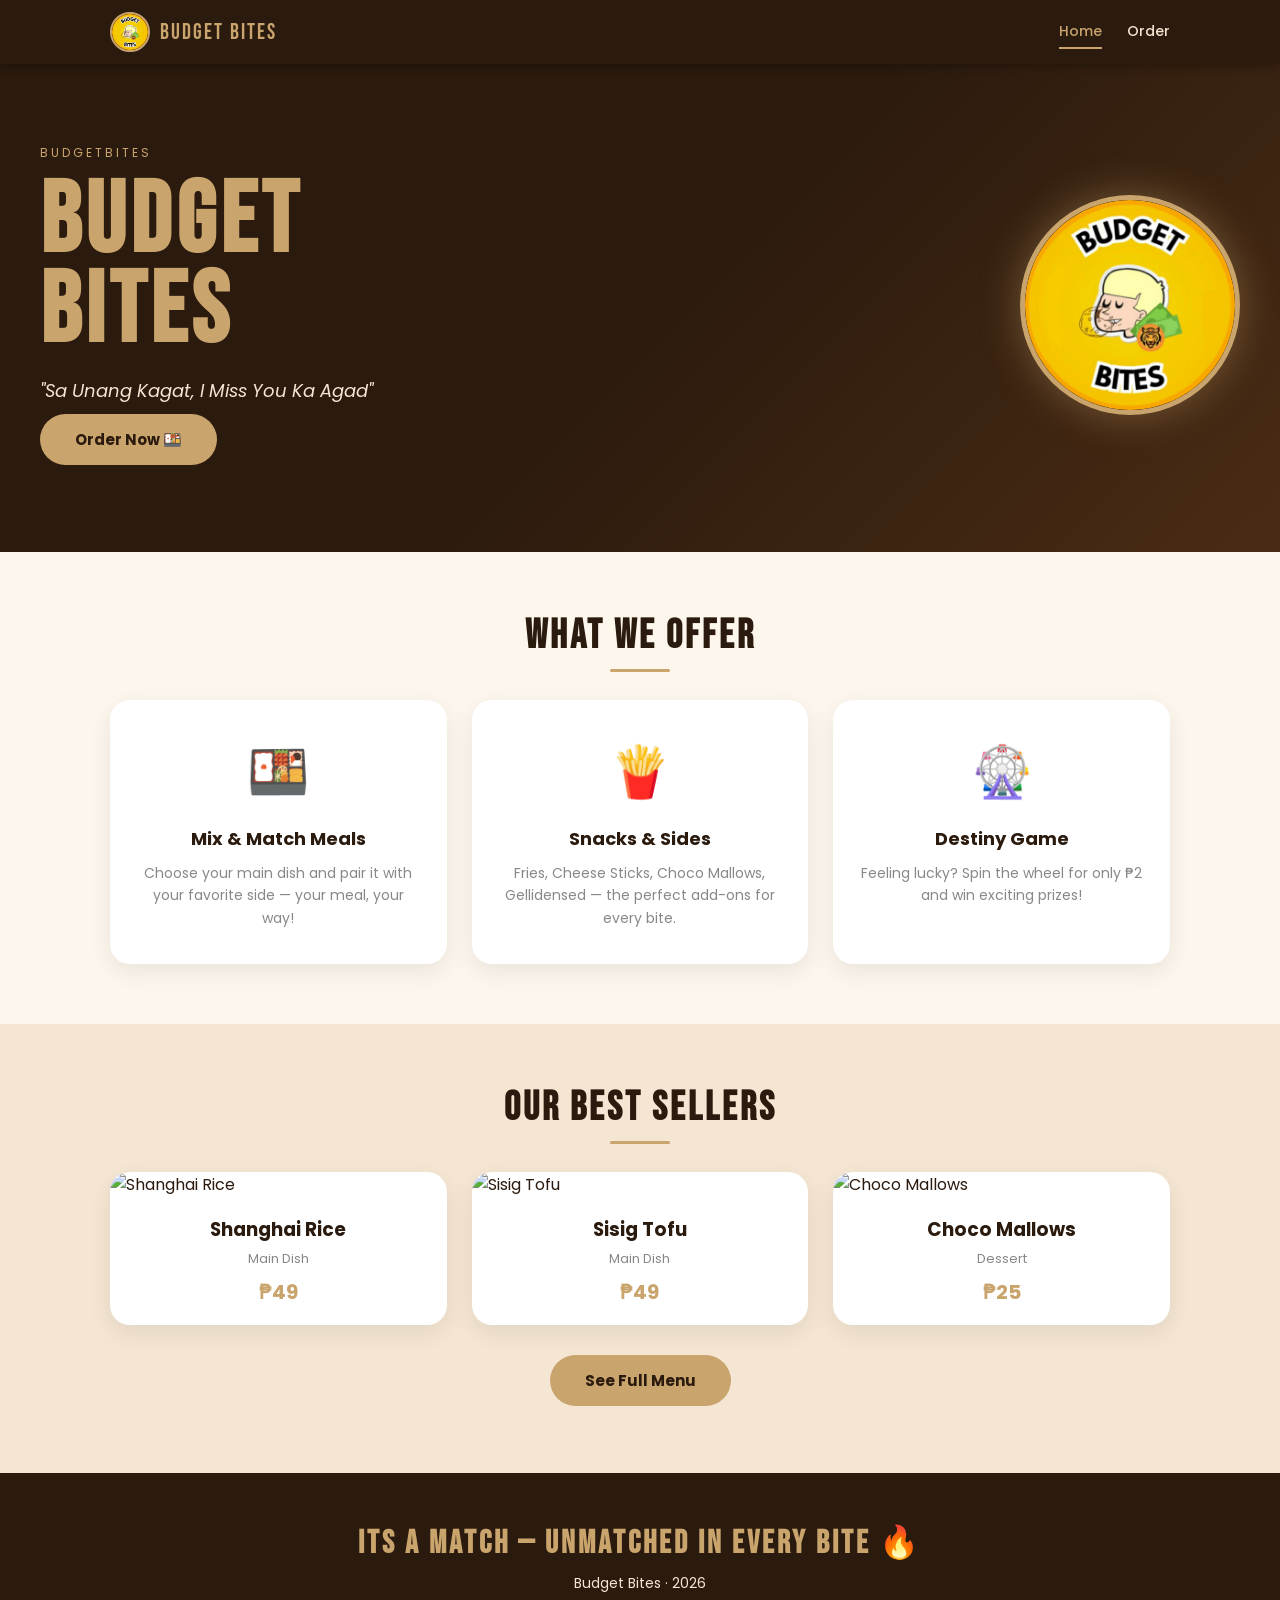
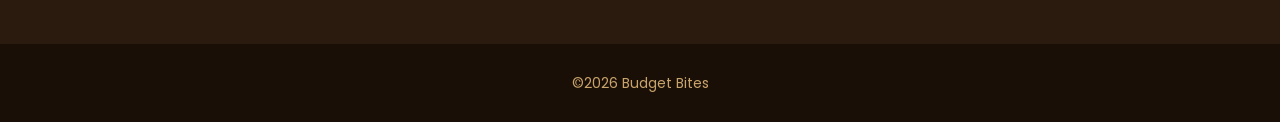
==== commit 6b0548d3: "remove some text" ====
--- a/index.html
+++ b/index.html
@@ -29,7 +29,6 @@
             <p class="hero-label">BudgetBites</p>
             <h1>BUDGET<br>BITES</h1>
             <p class="hero-tagline">"Sa Unang Kagat, I Miss You Ka Agad"</p>
-            <p class="hero-sub">Affordable Mix & Match food made for every student of CSN</p>
             <a href="menu.html" class="btn-primary">Order Now 🍱</a>
         </div>
         <div class="hero-badge">
--- a/style.css
+++ b/style.css
@@ -43,12 +43,26 @@
     justify-content: space-between;
     align-items: center;
     padding: 0 20px;
-    flex-wrap: nowrap;
+}
+.logo {
+    display: flex;
+    align-items: center;
+    gap: 10px;
+    color: var(--gold);
+    font-family: 'Bebas Neue', sans-serif;
+    font-size: 22px;
+    letter-spacing: 2px;
+}
+.logo img {
+    width: 40px;
+    height: 40px;
+    border-radius: 50%;
+    object-fit: cover;
+    border: 2px solid var(--gold);
 }
 .nav-links {
     display: flex;
     gap: 25px;
-    flex-shrink: 0;
 }
 .nav-links a {
     color: var(--warm);
@@ -107,45 +121,17 @@
    HERO (HOME)
    ===================== */
 .hero {
-    background: var(--light);
-    padding: 80px 20px;
-    display: flex;
-    justify-content: center;
-    align-items: center;
-}
-.hero-content {
-    max-width: 600px;
-}
-.hero-content {
-    max-width: 900px;
-    background: linear-gradient(135deg, var(--brown), #4a2c14);
+    background: linear-gradient(135deg, var(--brown) 50%, #4a2c14 100%);
     color: white;
-    padding: 50px;
-    border-radius: 25px;
-    box-shadow: 0 15px 40px rgba(0,0,0,0.2);
+    padding: 80px 40px;
     display: flex;
     justify-content: space-between;
     align-items: center;
     gap: 40px;
-}
-.hero-label {
-    color: var(--gold);
-}
-
-.hero-tagline {
-    font-style: italic;
-    color: var(--warm);
-}
-
-.hero-sub {
-    color: #ddd;
-}
-.hero-badge img {
-    width: 200px;
-    height: 200px;
-    border-radius: 15px; /* box style instead of circle */
-    object-fit: cover;
-    border: 3px solid var(--gold);
+    min-height: 480px;
+}
+.hero-content {
+    max-width: 600px;
 }
 .hero-label {
     font-size: 12px;
@@ -344,6 +330,87 @@
     padding: 25px;
     font-size: 14px;
     line-height: 2;
+}
+
+/* =====================
+   ABOUT PAGE
+   ===================== */
+.mv-grid {
+    display: grid;
+    grid-template-columns: repeat(auto-fit, minmax(280px, 1fr));
+    gap: 30px;
+}
+.mv-card {
+    background: var(--white);
+    border-radius: 20px;
+    padding: 35px 30px;
+    text-align: center;
+    box-shadow: 0 8px 25px rgba(0,0,0,0.08);
+}
+.mv-icon {
+    font-size: 50px;
+    margin-bottom: 15px;
+}
+.mv-card h2 {
+    font-family: 'Bebas Neue', sans-serif;
+    font-size: 32px;
+    letter-spacing: 2px;
+    color: var(--gold);
+    margin-bottom: 15px;
+}
+.mv-card p {
+    color: #555;
+    line-height: 1.8;
+    font-size: 15px;
+}
+.idea-box {
+    background: var(--white);
+    border-radius: 20px;
+    padding: 40px;
+    box-shadow: 0 8px 25px rgba(0,0,0,0.08);
+    max-width: 800px;
+    margin: auto;
+    line-height: 1.9;
+    color: #444;
+    font-size: 15px;
+}
+.gt-grid {
+    display: grid;
+    grid-template-columns: repeat(auto-fit, minmax(280px, 1fr));
+    gap: 30px;
+}
+.gt-card {
+    background: var(--white);
+    border-radius: 20px;
+    padding: 35px 30px;
+    box-shadow: 0 8px 25px rgba(0,0,0,0.08);
+}
+.gt-card h2 {
+    font-size: 22px;
+    color: var(--brown);
+    margin-bottom: 15px;
+}
+.gt-card p {
+    color: #555;
+    line-height: 1.8;
+    font-size: 15px;
+}
+.gt-card.highlight {
+    background: var(--brown);
+    text-align: center;
+}
+.gt-card.highlight h2 {
+    color: var(--gold);
+}
+.gt-card.highlight p {
+    color: var(--warm);
+}
+.target-big {
+    font-family: 'Bebas Neue', sans-serif;
+    font-size: 70px;
+    color: var(--gold);
+    letter-spacing: 5px;
+    margin: 10px 0;
 }
 
 /* =====================
@@ -638,16 +705,657 @@
     font-size: 22px;
     color: var(--brown);
 }
-.logo {
+
+/* =====================
+   FINANCIALS PAGE
+   ===================== */
+.summary-grid {
+    display: grid;
+    grid-template-columns: repeat(auto-fit, minmax(250px, 1fr));
+    gap: 25px;
+    margin-bottom: 10px;
+}
+.summary-card {
+    border-radius: 20px;
+    padding: 35px 25px;
+    text-align: center;
+    color: white;
+}
+.summary-card.capital { background: linear-gradient(135deg, #4a2c14, var(--brown)); }
+.summary-card.earned { background: linear-gradient(135deg, #2d6a4f, #40916c); }
+.summary-card.profit { background: linear-gradient(135deg, #b5451b, #e76f51); }
+.summary-icon { font-size: 45px; margin-bottom: 10px; }
+.summary-card p { font-size: 13px; opacity: 0.8; margin-bottom: 8px; }
+.summary-card h2 { font-size: 40px; font-family: 'Bebas Neue', sans-serif; letter-spacing: 3px; }
+.summary-card small { font-size: 12px; opacity: 0.7; }
+
+.fin-section { border-radius: 0; }
+.fin-grid {
+    display: grid;
+    grid-template-columns: repeat(auto-fit, minmax(280px, 1fr));
+    gap: 25px;
+    margin-bottom: 30px;
+}
+.fin-card {
+    background: var(--white);
+    border-radius: 15px;
+    padding: 25px;
+    box-shadow: 0 5px 15px rgba(0,0,0,0.07);
+}
+.fin-card h3 {
+    font-size: 16px;
+    color: var(--brown);
+    margin-bottom: 15px;
+    padding-bottom: 10px;
+    border-bottom: 2px solid var(--warm);
+}
+.fin-table {
+    width: 100%;
+    border-collapse: collapse;
+    font-size: 14px;
+}
+.fin-table td {
+    padding: 6px 0;
+    color: #555;
+    border-bottom: 1px solid #f0f0f0;
+}
+.fin-table td:last-child {
+    text-align: right;
+    font-weight: 600;
+    color: var(--brown);
+}
+.total-row td {
+    background: var(--warm);
+    padding: 8px 5px;
+    font-weight: 700;
+    color: var(--brown) !important;
+    border-radius: 5px;
+}
+.profit-row td {
+    background: #e8f5e9;
+    padding: 8px 5px;
+    font-weight: 700;
+    color: var(--green) !important;
+}
+.selling-price {
+    margin-top: 12px;
+    background: var(--brown);
+    color: var(--gold);
+    text-align: center;
+    padding: 8px;
+    border-radius: 10px;
+    font-size: 13px;
+    font-weight: 600;
+}
+.total-breakdown {
+    background: var(--white);
+    border-radius: 15px;
+    padding: 25px;
+    box-shadow: 0 5px 15px rgba(0,0,0,0.07);
+}
+.total-breakdown h3 {
+    font-size: 18px;
+    color: var(--brown);
+    margin-bottom: 15px;
+}
+.breakdown-row {
+    display: flex;
+    justify-content: space-between;
+    padding: 10px 0;
+    border-bottom: 1px solid #f0f0f0;
+    font-size: 14px;
+    color: #555;
+}
+.breakdown-row:last-child { border-bottom: none; }
+.breakdown-row span:last-child {
+    font-weight: 700;
+    color: var(--brown);
+}
+.breakdown-row.profit-row span {
+    color: var(--green) !important;
+    font-weight: 700;
+}
+
+.expense-grid {
+    display: grid;
+    grid-template-columns: repeat(auto-fit, minmax(250px, 1fr));
+    gap: 10px;
+}
+.expense-item {
+    display: flex;
+    justify-content: space-between;
+    background: var(--white);
+    padding: 12px 18px;
+    border-radius: 10px;
+    font-size: 14px;
+    color: #555;
+    box-shadow: 0 2px 8px rgba(0,0,0,0.05);
+}
+.expense-item span:last-child {
+    font-weight: 700;
+    color: var(--brown);
+}
+.total-item {
+    background: var(--brown) !important;
+    color: var(--gold) !important;
+    grid-column: 1 / -1;
+    font-weight: 700;
+}
+.total-item span {
+    color: var(--gold) !important;
+}
+
+.final-summary { text-align: center; }
+.final-grid {
+    display: grid;
+    grid-template-columns: repeat(auto-fit, minmax(250px, 1fr));
+    gap: 20px;
+}
+.final-item {
+    background: var(--white);
+    border-radius: 15px;
+    padding: 25px 20px;
+    box-shadow: 0 5px 15px rgba(0,0,0,0.07);
+}
+.final-item p {
+    font-size: 13px;
+    color: var(--gray);
+    margin-bottom: 8px;
+}
+.final-item h3 {
+    font-size: 18px;
+    color: var(--brown);
+}
+.final-item h3 span {
+    color: var(--gold);
+}
+.final-item.highlight-profit {
+    background: var(--brown);
+    color: white;
+}
+.final-item.highlight-profit p {
+    color: var(--warm);
+    font-weight: 600;
+    letter-spacing: 2px;
+}
+.final-item.highlight-profit h3 span {
+    font-family: 'Bebas Neue', sans-serif;
+    font-size: 50px;
+    letter-spacing: 3px;
+    color: var(--gold);
+}
+/* =====================
+   ANIMATIONS & AESTHETIC ADDITIONS
+   ===================== */
+
+/* Page fade-in animation */
+body {
+    animation: fadeInPage 0.6s ease-out;
+}
+
+@keyframes fadeInPage {
+    from {
+        opacity: 0;
+    }
+    to {
+        opacity: 1;
+    }
+}
+
+/* Button ripple effect and enhancements */
+.btn-primary, .checkout-btn, .spin-btn, .close-cart, .new-order-btn {
+    position: relative;
+    overflow: hidden;
+    transition: all 0.3s cubic-bezier(0.4, 0, 0.2, 1);
+}
+
+.btn-primary:active, .checkout-btn:active, .spin-btn:active {
+    transform: scale(0.97);
+}
+
+/* Ripple wave effect */
+.btn-primary::after, .checkout-btn::after, .spin-btn::after {
+    content: '';
+    position: absolute;
+    top: 50%;
+    left: 50%;
+    width: 0;
+    height: 0;
+    border-radius: 50%;
+    background: rgba(255, 255, 255, 0.4);
+    transform: translate(-50%, -50%);
+    transition: width 0.5s, height 0.5s;
+}
+
+.btn-primary:active::after, .checkout-btn:active::after, .spin-btn:active::after {
+    width: 200px;
+    height: 200px;
+}
+
+/* Card hover animations */
+.card, .offer-card, .best-card, .mv-card, .gt-card, .fin-card {
+    transition: all 0.3s cubic-bezier(0.4, 0, 0.2, 1);
+}
+
+.card:hover, .offer-card:hover, .best-card:hover, .mv-card:hover, .gt-card:hover {
+    transform: translateY(-6px);
+}
+
+/* Card image zoom */
+.card img, .best-card img {
+    transition: transform 0.3s ease;
+}
+
+.card:hover img, .best-card:hover img {
+    transform: scale(1.03);
+}
+
+/* Quantity buttons styling and animation */
+.qty-box {
     display: flex;
     align-items: center;
-    gap: 10px;
-    flex-shrink: 0;
-}
-
-.logo img {
-    width: 45px;
-    height: 45px;
-    object-fit: cover;
+    justify-content: center;
+    gap: 12px;
+    margin-top: 12px;
+}
+
+.qty-box button {
+    width: 32px;
+    height: 32px;
     border-radius: 50%;
+    border: none;
+    font-size: 18px;
+    font-weight: bold;
+    cursor: pointer;
+    transition: all 0.2s ease;
+    background: var(--gold);
+    color: var(--brown);
+}
+
+.qty-box button:hover {
+    transform: scale(1.1);
+    background: var(--brown);
+    color: var(--gold);
+}
+
+.qty-box button:active {
+    transform: scale(0.95);
+}
+
+.qty-num {
+    font-size: 16px;
+    font-weight: 600;
+    min-width: 30px;
+    text-align: center;
+}
+
+/* Navbar link underline animation */
+.nav-links a {
+    position: relative;
+}
+
+.nav-links a::after {
+    content: '';
+    position: absolute;
+    bottom: -2px;
+    left: 0;
+    width: 0;
+    height: 2px;
+    background: var(--gold);
+    transition: width 0.3s ease;
+}
+
+.nav-links a:hover::after,
+.nav-links a.active::after {
+    width: 100%;
+}
+
+/* Cart icon bounce on add */
+.cart-icon {
+    transition: all 0.3s ease;
+}
+
+.cart-icon:hover {
+    transform: scale(1.05);
+    background: #a07840;
+    color: white;
+}
+
+.cart-icon:active {
+    transform: scale(0.98);
+}
+
+@keyframes cartBounce {
+    0%, 100% { transform: scale(1); }
+    50% { transform: scale(1.2); }
+}
+
+.cart-bump {
+    animation: cartBounce 0.3s ease;
+}
+
+/* Selected card animation */
+.card.selected {
+    animation: selectGlow 0.3s ease;
+}
+
+@keyframes selectGlow {
+    0% {
+        transform: scale(1);
+        box-shadow: 0 0 0 0 rgba(201, 164, 108, 0.4);
+    }
+    50% {
+        transform: scale(1.02);
+        box-shadow: 0 0 0 10px rgba(201, 164, 108, 0.2);
+    }
+    100% {
+        transform: scale(1);
+        box-shadow: 0 0 0 0 rgba(201, 164, 108, 0);
+    }
+}
+
+/* Modal animation */
+.modal {
+    transition: all 0.3s ease;
+}
+
+.modal-content {
+    animation: modalPopIn 0.3s cubic-bezier(0.34, 1.2, 0.64, 1);
+}
+
+@keyframes modalPopIn {
+    from {
+        opacity: 0;
+        transform: scale(0.9) translateY(-20px);
+    }
+    to {
+        opacity: 1;
+        transform: scale(1) translateY(0);
+    }
+}
+
+/* Cart drawer slide */
+.cart-drawer {
+    transition: right 0.3s cubic-bezier(0.4, 0, 0.2, 1);
+}
+
+/* Cart items fade in */
+#order-list li {
+    animation: slideInRight 0.3s ease;
+}
+
+@keyframes slideInRight {
+    from {
+        opacity: 0;
+        transform: translateX(20px);
+    }
+    to {
+        opacity: 1;
+        transform: translateX(0);
+    }
+}
+
+/* Remove button hover */
+#order-list li button {
+    transition: all 0.2s ease;
+}
+
+#order-list li button:hover {
+    transform: scale(1.1) rotate(90deg);
+    background: #c0392b;
+}
+
+/* Price hover effect */
+.price {
+    transition: all 0.2s ease;
+    display: inline-block;
+}
+
+.card:hover .price,
+.best-card:hover .price {
+    transform: scale(1.05);
+    color: #b8860b;
+}
+
+/* Section title decoration */
+.section-title {
+    position: relative;
+}
+
+.section-title::after {
+    content: '';
+    position: absolute;
+    bottom: -12px;
+    left: 50%;
+    transform: translateX(-50%);
+    width: 60px;
+    height: 3px;
+    background: var(--gold);
+    border-radius: 3px;
+    animation: titleLineGrow 0.5s ease;
+}
+
+@keyframes titleLineGrow {
+    from {
+        width: 0;
+    }
+    to {
+        width: 60px;
+    }
+}
+
+/* Hero content fade up */
+.hero-content, .page-hero {
+    animation: fadeUp 0.7s ease;
+}
+
+@keyframes fadeUp {
+    from {
+        opacity: 0;
+        transform: translateY(30px);
+    }
+    to {
+        opacity: 1;
+        transform: translateY(0);
+    }
+}
+
+/* Hero badge pulse */
+.hero-badge img {
+    animation: softPulse 3s infinite;
+}
+
+@keyframes softPulse {
+    0%, 100% {
+        box-shadow: 0 0 0 0 rgba(201, 164, 108, 0.4);
+    }
+    50% {
+        box-shadow: 0 0 0 20px rgba(201, 164, 108, 0);
+    }
+}
+
+/* Offer icon hover */
+.offer-icon {
+    transition: all 0.3s ease;
+    display: inline-block;
+}
+
+.offer-card:hover .offer-icon {
+    transform: scale(1.1) rotate(5deg);
+}
+
+/* Step label enhancement */
+.step-label {
+    transition: all 0.3s ease;
+}
+
+.step-label:hover {
+    transform: translateX(5px);
+    background: #3d2616;
+}
+
+/* Checkout button shine */
+.checkout-btn {
+    position: relative;
+    overflow: hidden;
+}
+
+.checkout-btn::before {
+    content: '';
+    position: absolute;
+    top: 0;
+    left: -100%;
+    width: 100%;
+    height: 100%;
+    background: linear-gradient(90deg, transparent, rgba(255, 255, 255, 0.3), transparent);
+    transition: left 0.5s;
+}
+
+.checkout-btn:hover::before {
+    left: 100%;
+}
+
+/* Smooth scroll */
+html {
+    scroll-behavior: smooth;
+}
+
+/* Footer hover effect */
+.footer {
+    transition: all 0.3s ease;
+}
+
+.footer:hover {
+    background: #2a180c;
+}
+
+/* Banner text animation */
+.banner h2 {
+    animation: slideInLeft 0.5s ease;
+}
+
+@keyframes slideInLeft {
+    from {
+        opacity: 0;
+        transform: translateX(-20px);
+    }
+    to {
+        opacity: 1;
+        transform: translateX(0);
+    }
+}
+
+/* Spin wheel button animation */
+.spin-btn {
+    position: relative;
+    overflow: hidden;
+}
+
+.spin-btn:active {
+    transform: scale(0.96);
+}
+
+/* Wheel spin animation */
+.wheel {
+    transition: transform 2s cubic-bezier(0.17, 0.67, 0.12, 0.99);
+}
+
+/* Close button hover */
+.close-cart {
+    transition: all 0.2s ease;
+}
+
+.close-cart:hover {
+    transform: rotate(90deg);
+    background: var(--gold);
+}
+
+/* Mobile touch feedback */
+@media (max-width: 768px) {
+    .card:active, .btn-primary:active, .checkout-btn:active {
+        transform: scale(0.98);
+    }
+    
+    .qty-box button {
+        min-width: 44px;
+        min-height: 44px;
+    }
+    
+    #order-list li button {
+        min-width: 44px;
+        min-height: 44px;
+    }
+}
+
+/* Focus states for accessibility */
+.btn-primary:focus, .checkout-btn:focus, .qty-box button:focus, .cart-icon:focus {
+    outline: 2px solid var(--gold);
+    outline-offset: 2px;
+}
+
+/* Loading skeleton animation (optional) */
+@keyframes shimmer {
+    0% {
+        background-position: -1000px 0;
+    }
+    100% {
+        background-position: 1000px 0;
+    }
+}
+
+/* Custom scrollbar */
+::-webkit-scrollbar {
+    width: 8px;
+}
+
+::-webkit-scrollbar-track {
+    background: var(--warm);
+    border-radius: 10px;
+}
+
+::-webkit-scrollbar-thumb {
+    background: var(--gold);
+    border-radius: 10px;
+    transition: all 0.3s;
+}
+
+::-webkit-scrollbar-thumb:hover {
+    background: var(--brown);
+}
+
+/* Receipt text styling */
+#receipt {
+    font-family: 'Courier New', 'Poppins', monospace;
+    background: linear-gradient(135deg, var(--warm), #f5e6d3);
+}
+
+/* New order button styling */
+.new-order-btn {
+    background: var(--brown);
+    color: var(--gold);
+    border: none;
+    padding: 12px 30px;
+    border-radius: 30px;
+    font-size: 14px;
+    font-weight: 700;
+    cursor: pointer;
+    transition: all 0.3s;
+    width: 100%;
+}
+
+.new-order-btn:hover {
+    background: var(--gold);
+    color: var(--brown);
+    transform: translateY(-2px);
+}
+
+/* Price tag styling */
+.price {
+    position: relative;
+    display: inline-block;
+}
+
+/* Glow effect on best sellers */
+.best-card:hover {
+    box-shadow: 0 15px 35px rgba(201, 164, 108, 0.2);
 }
